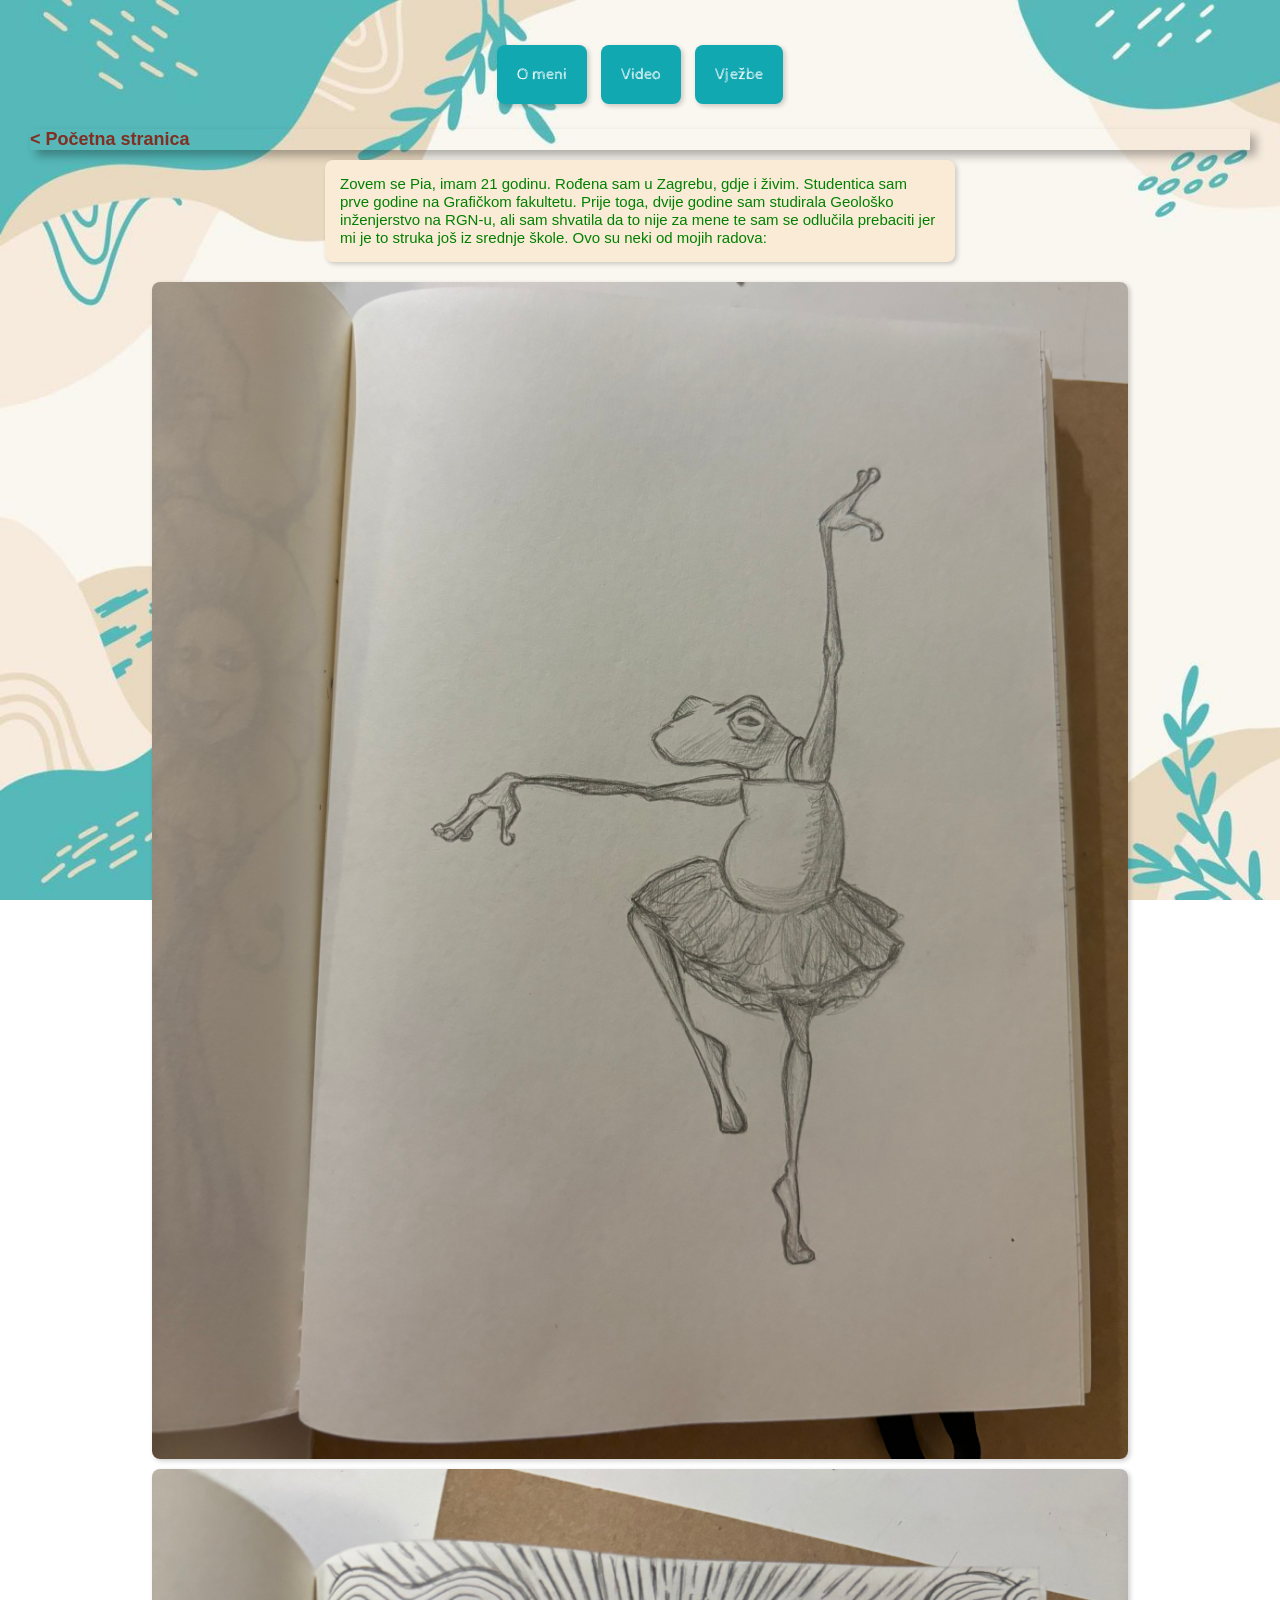
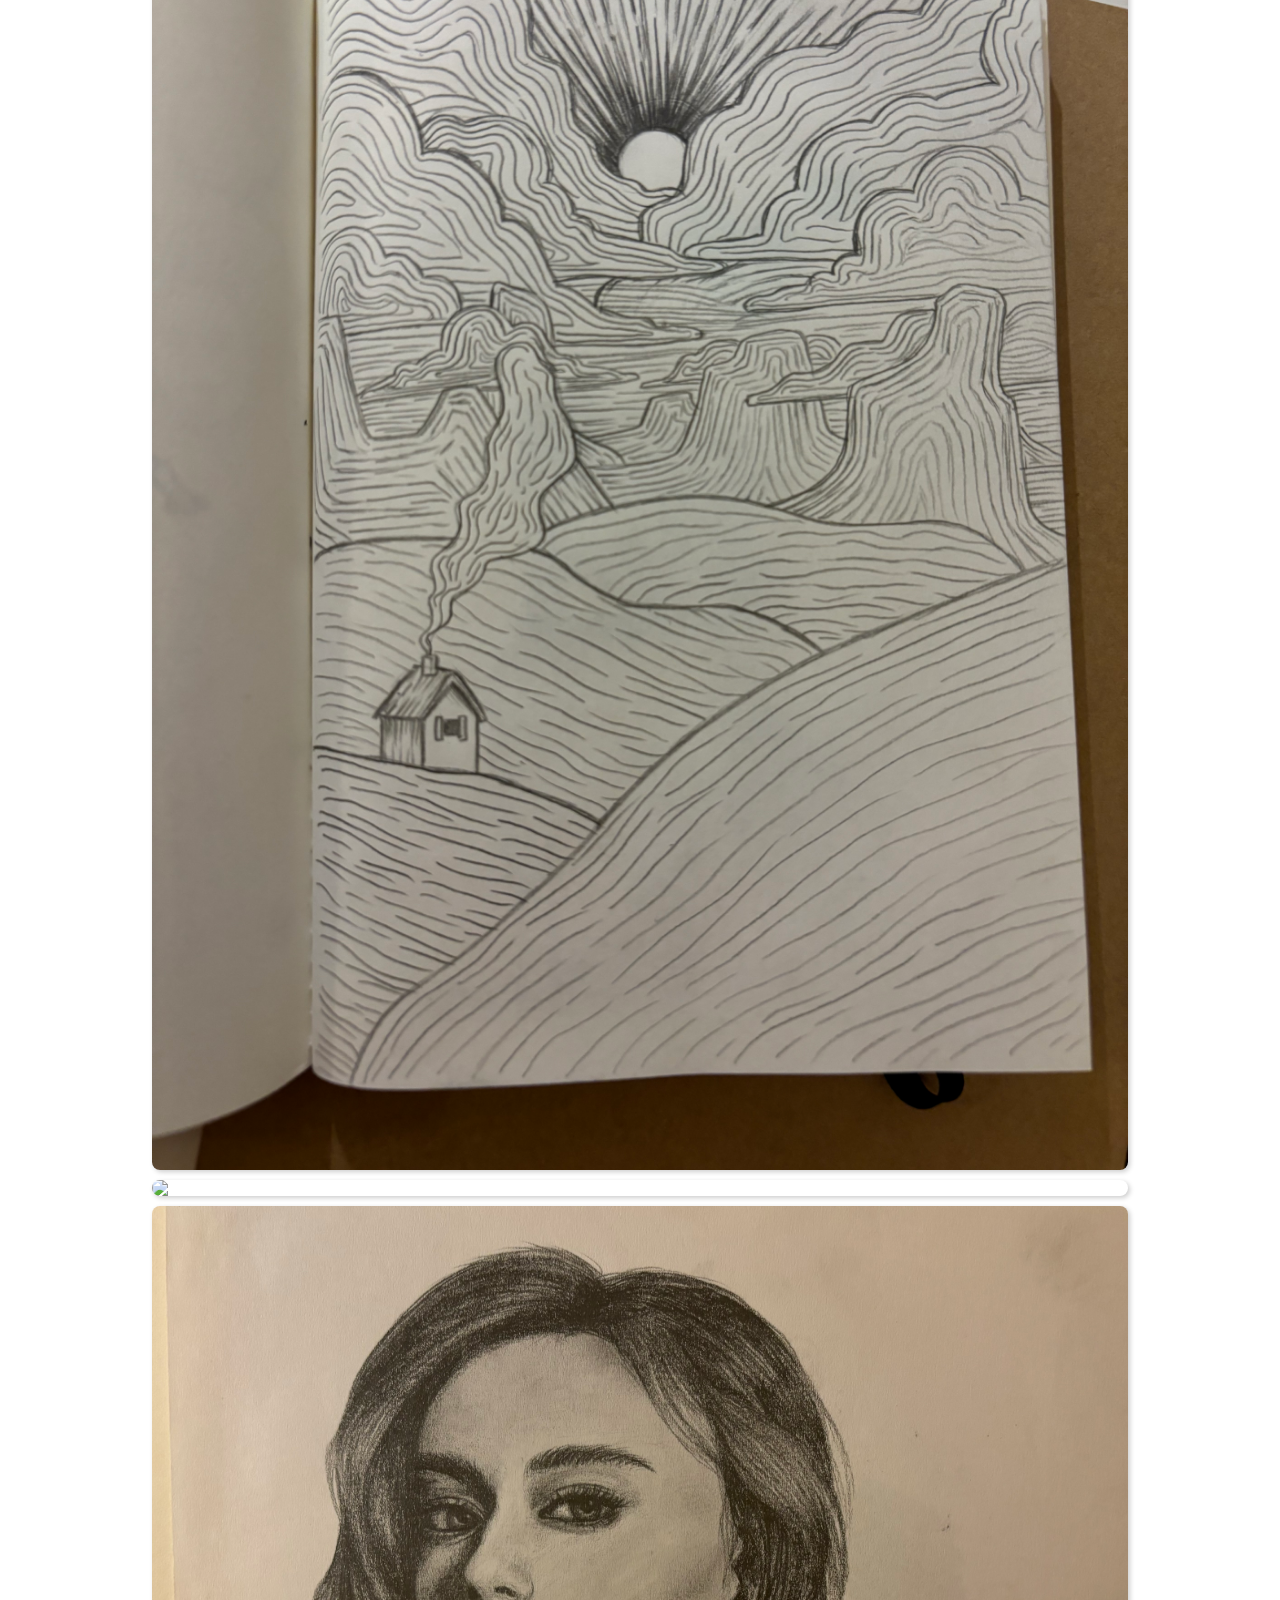
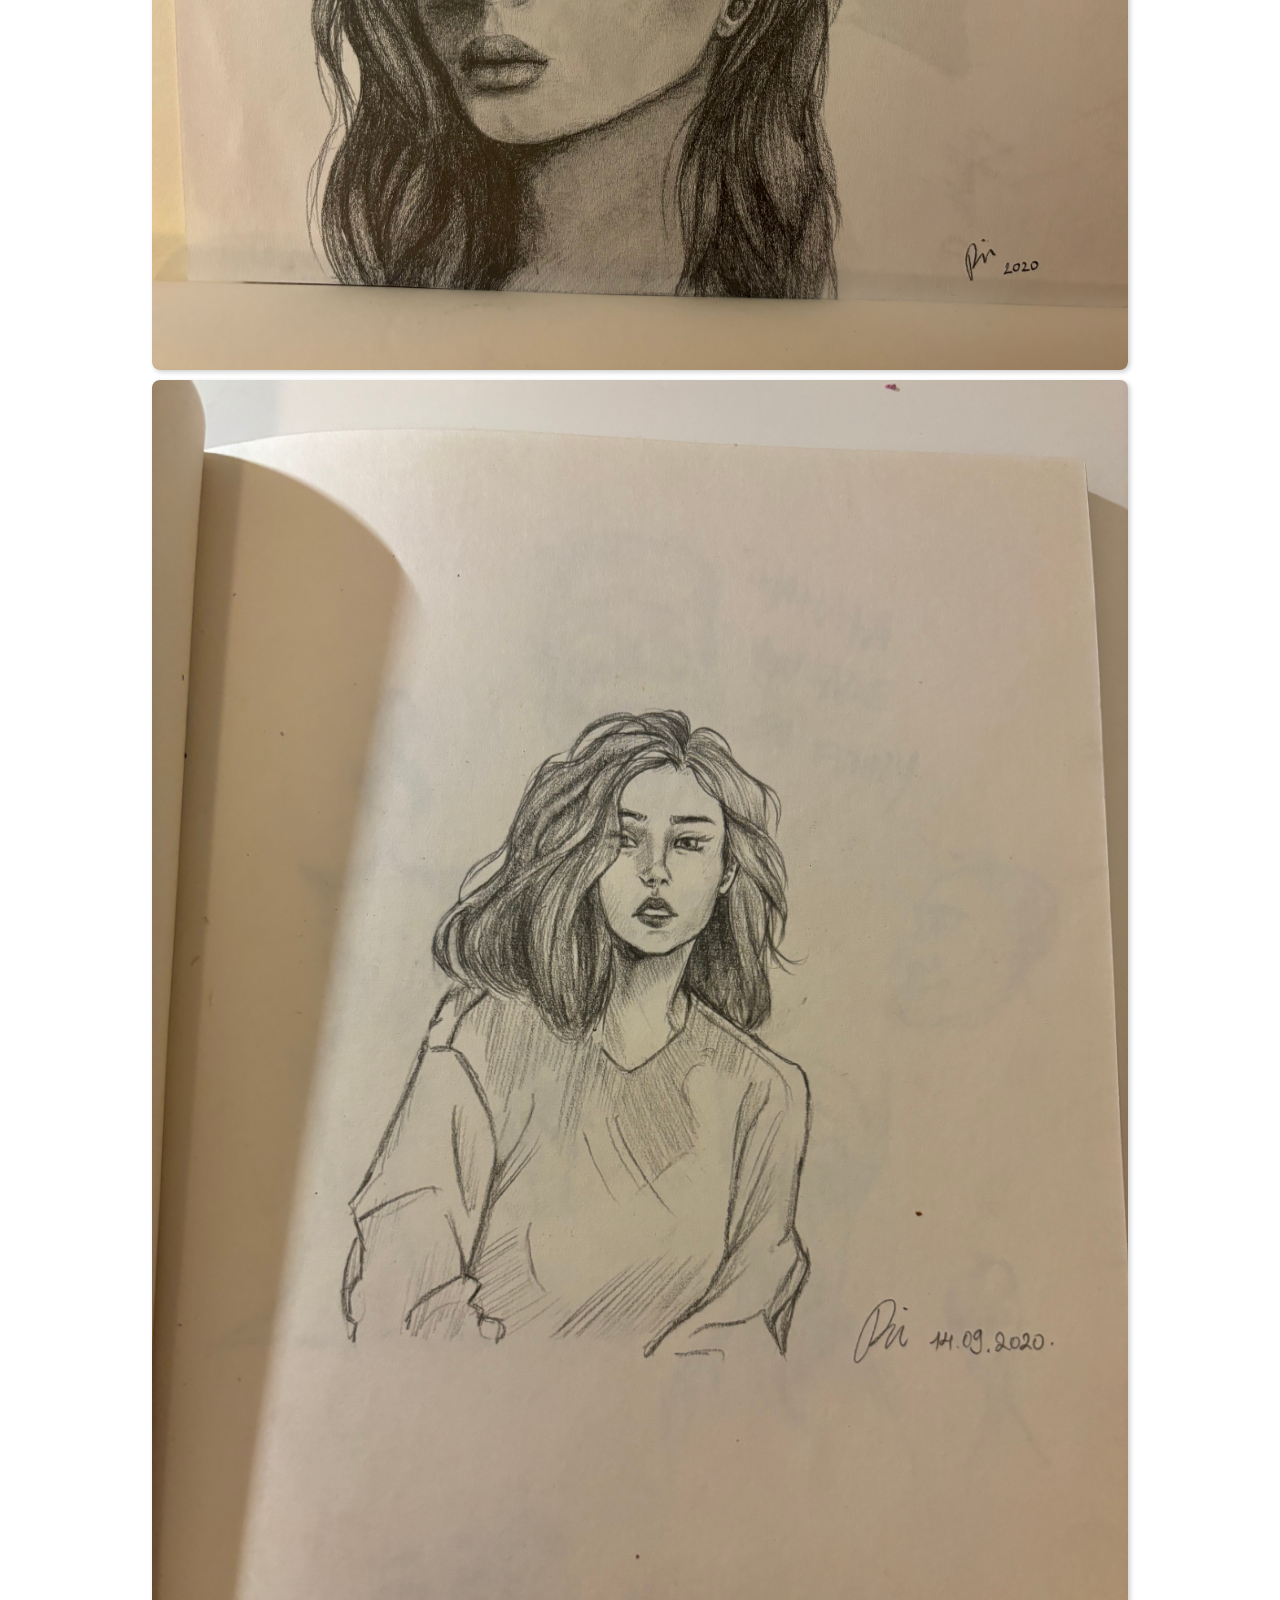
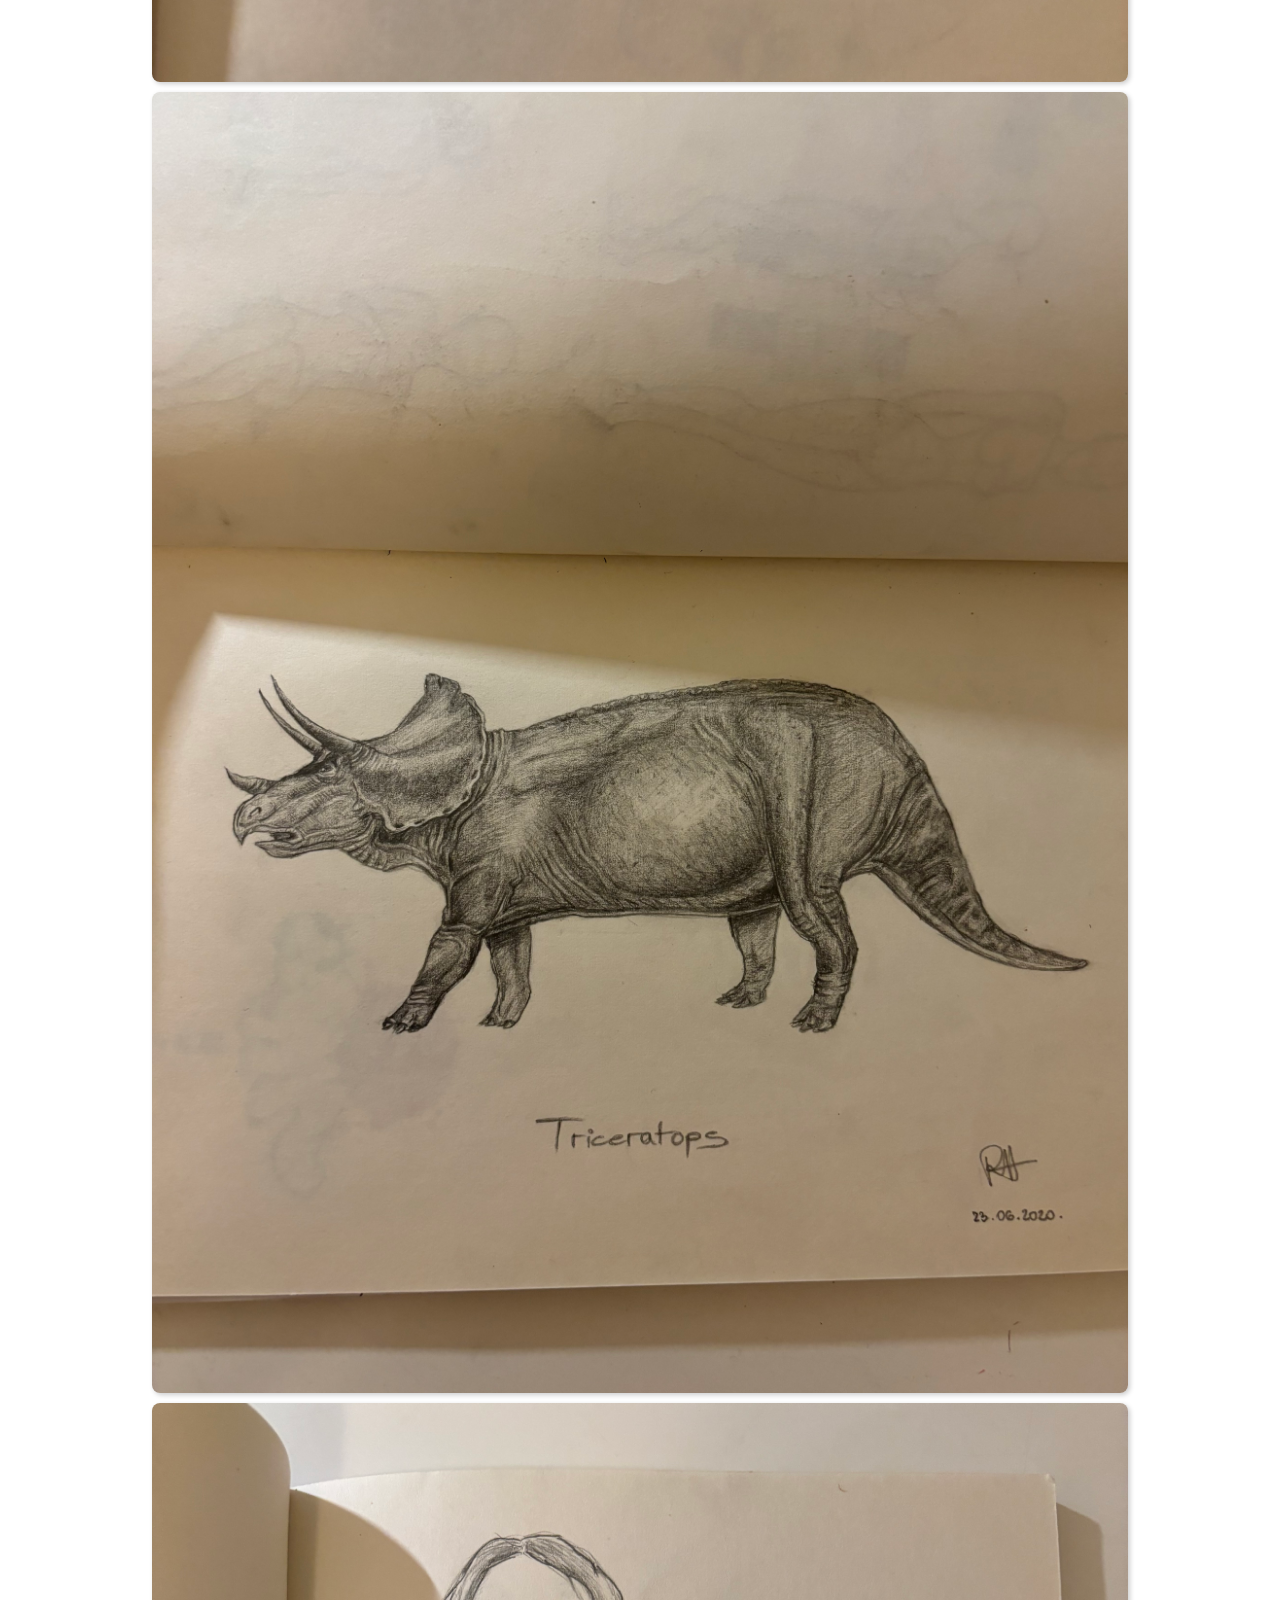
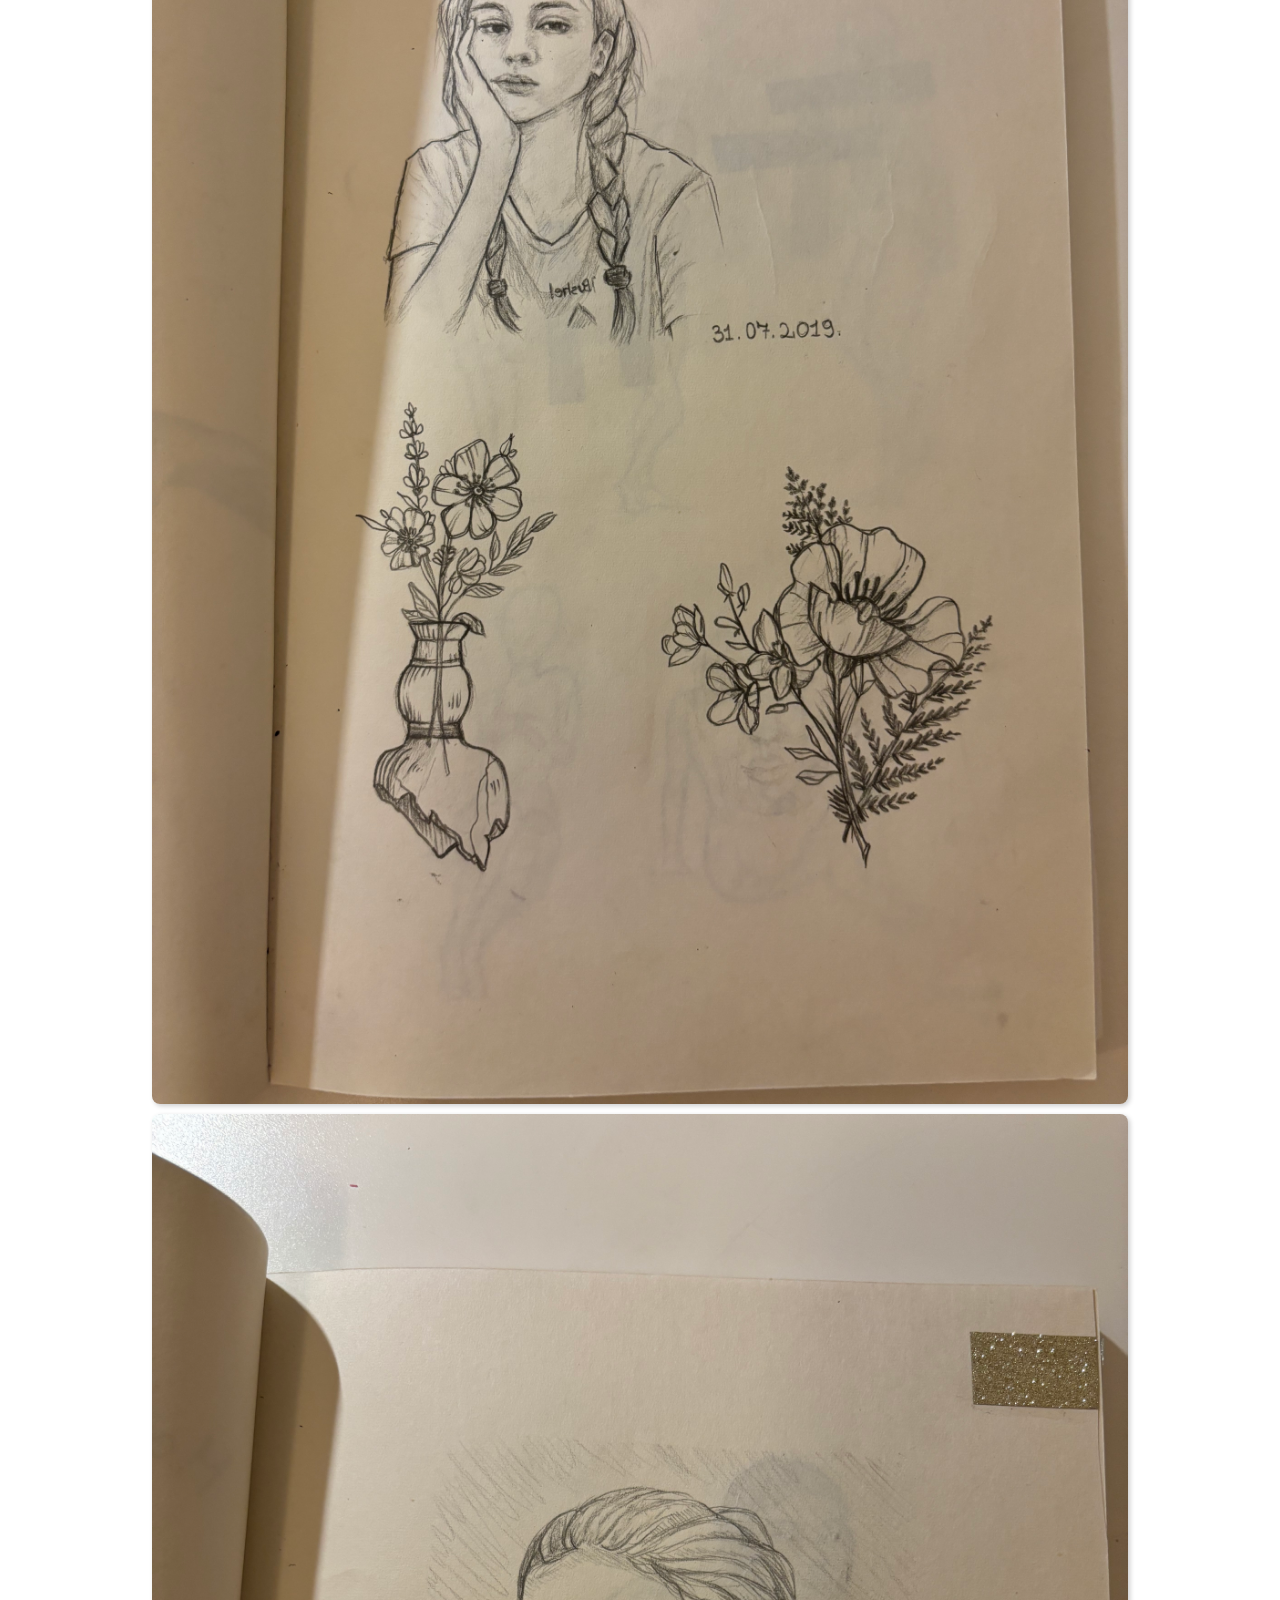
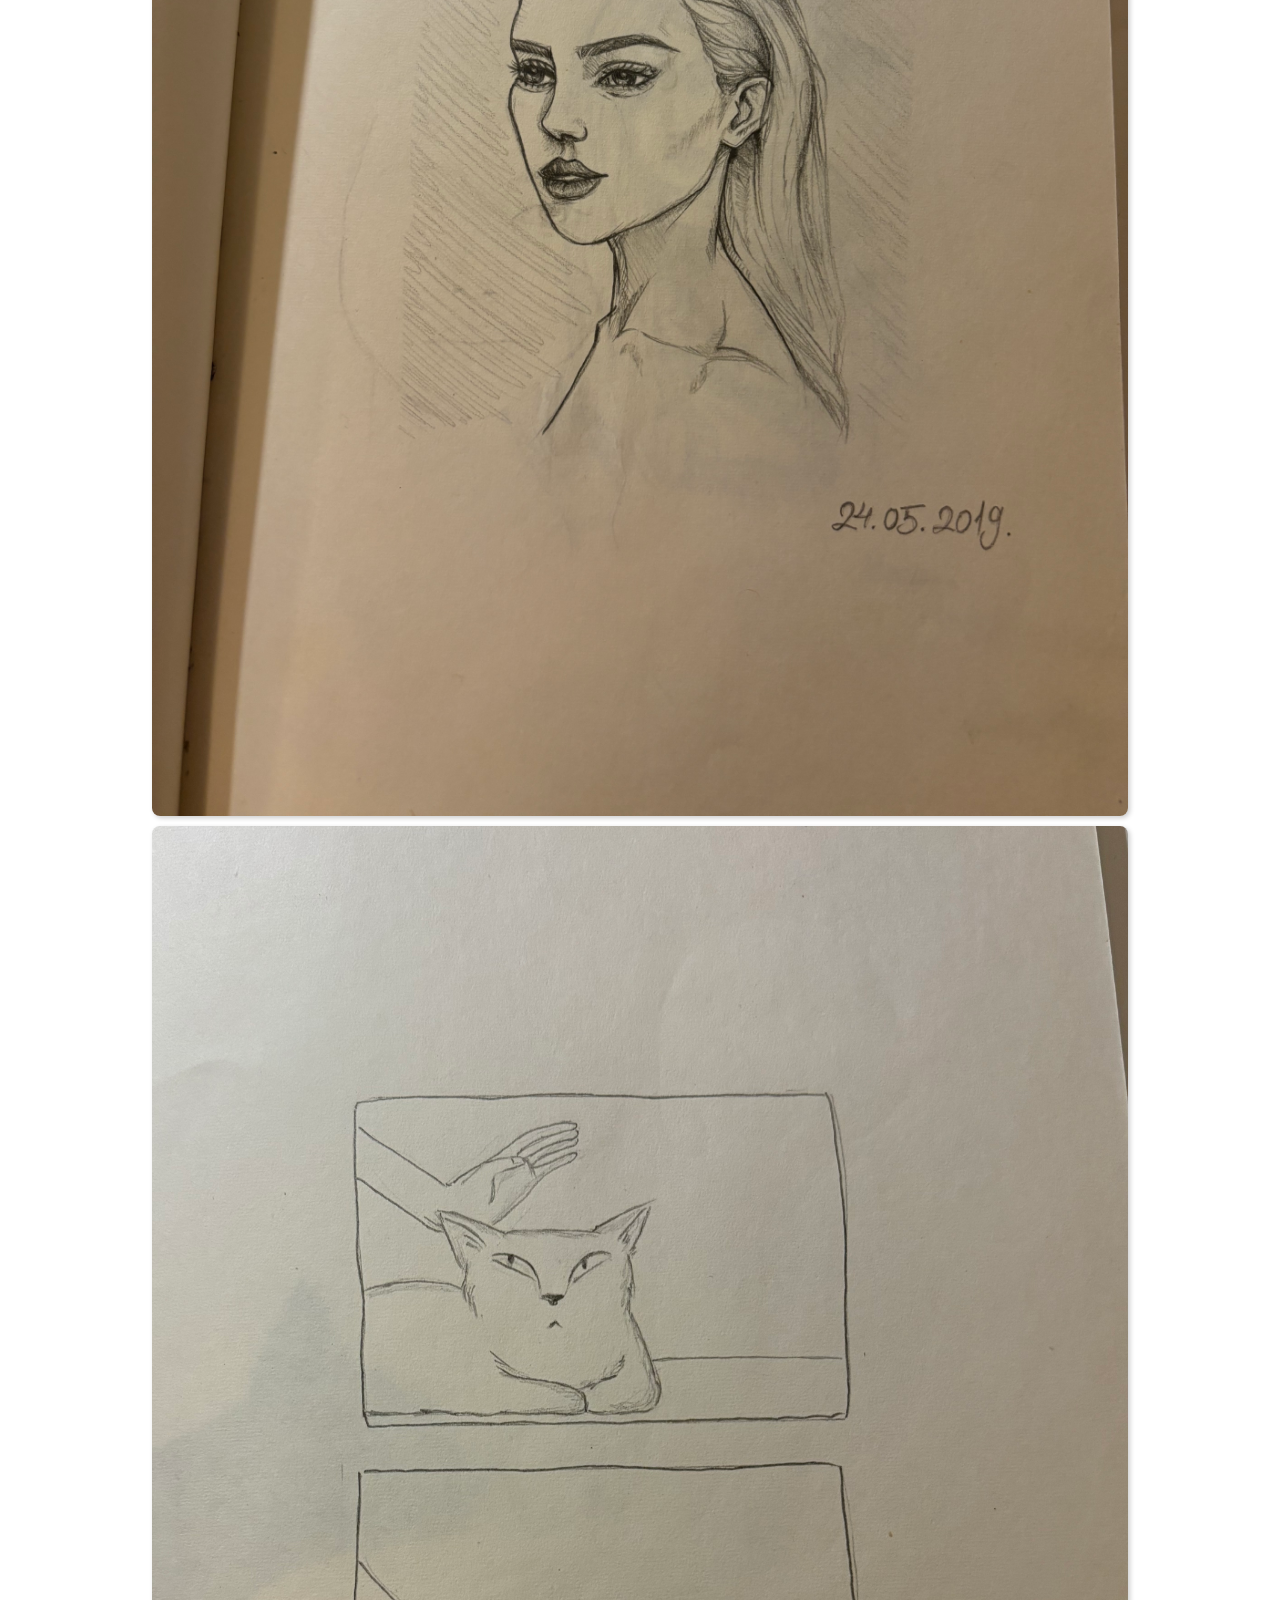
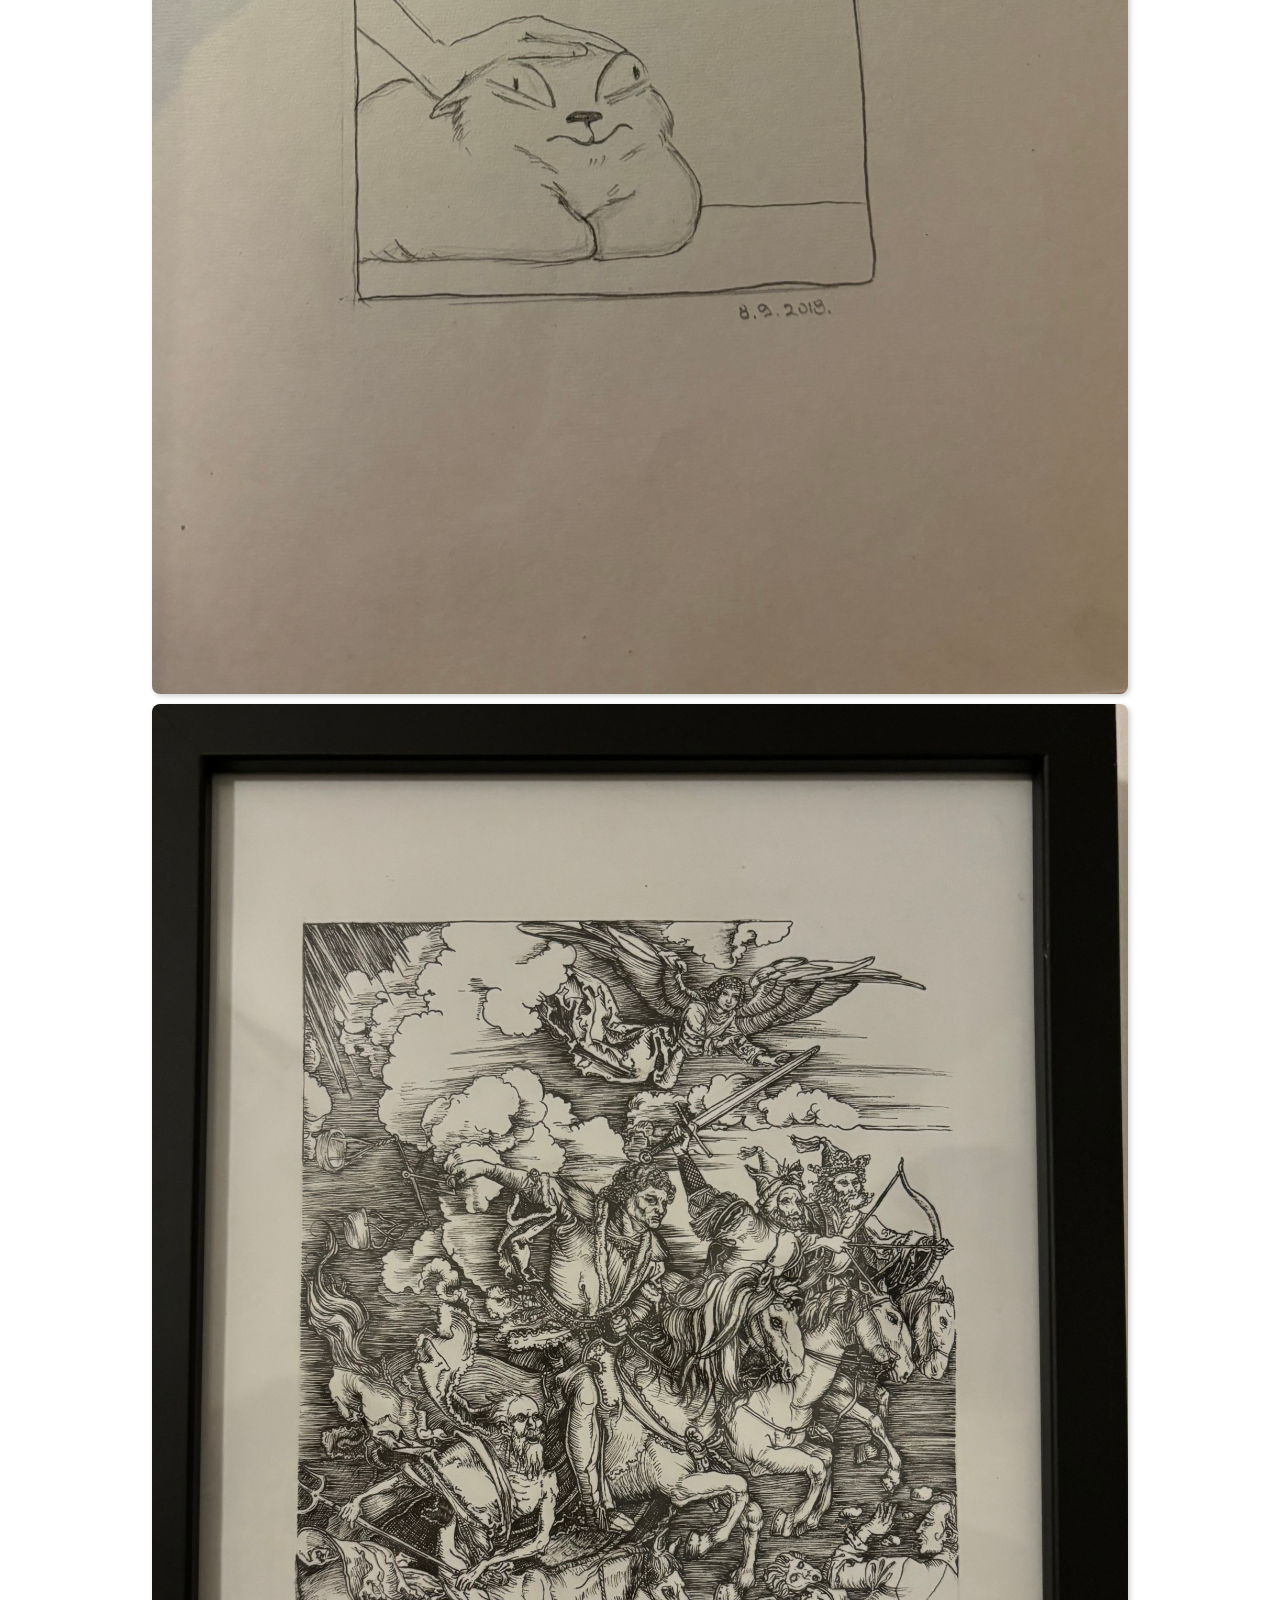
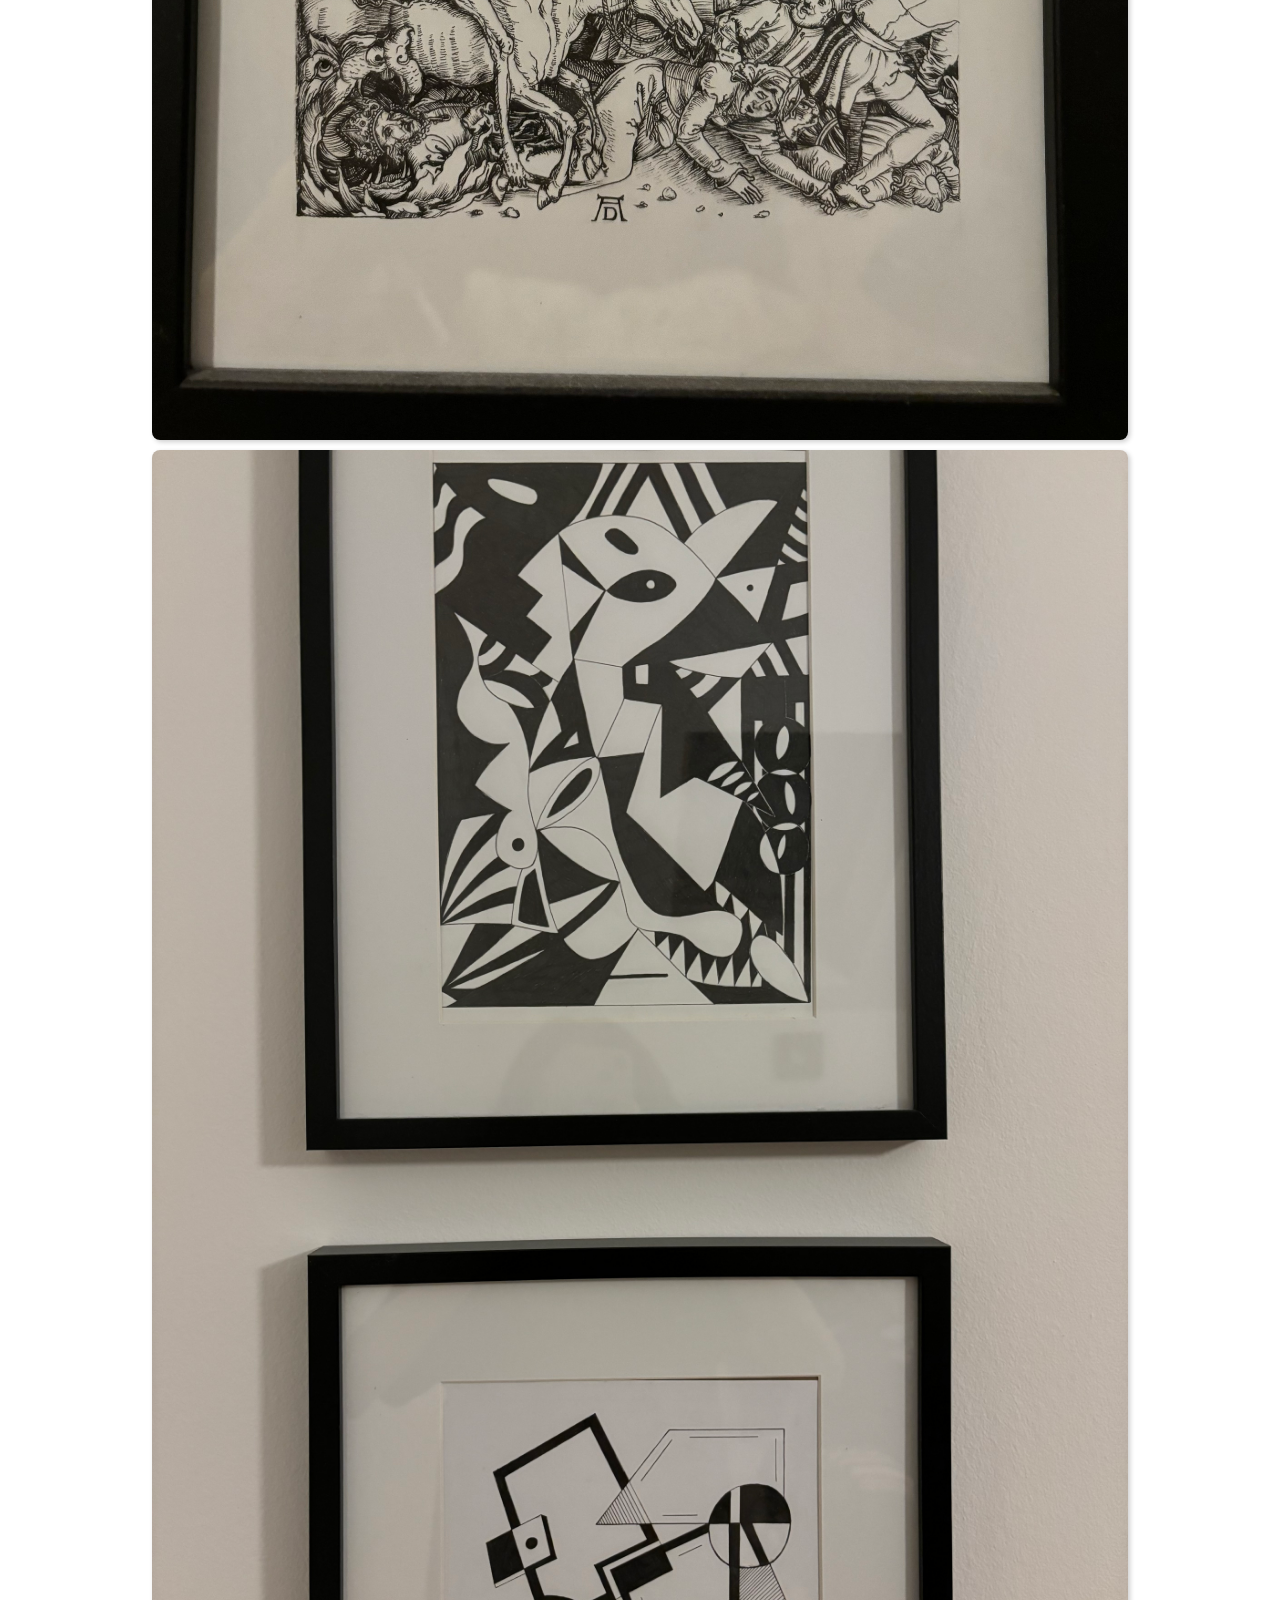
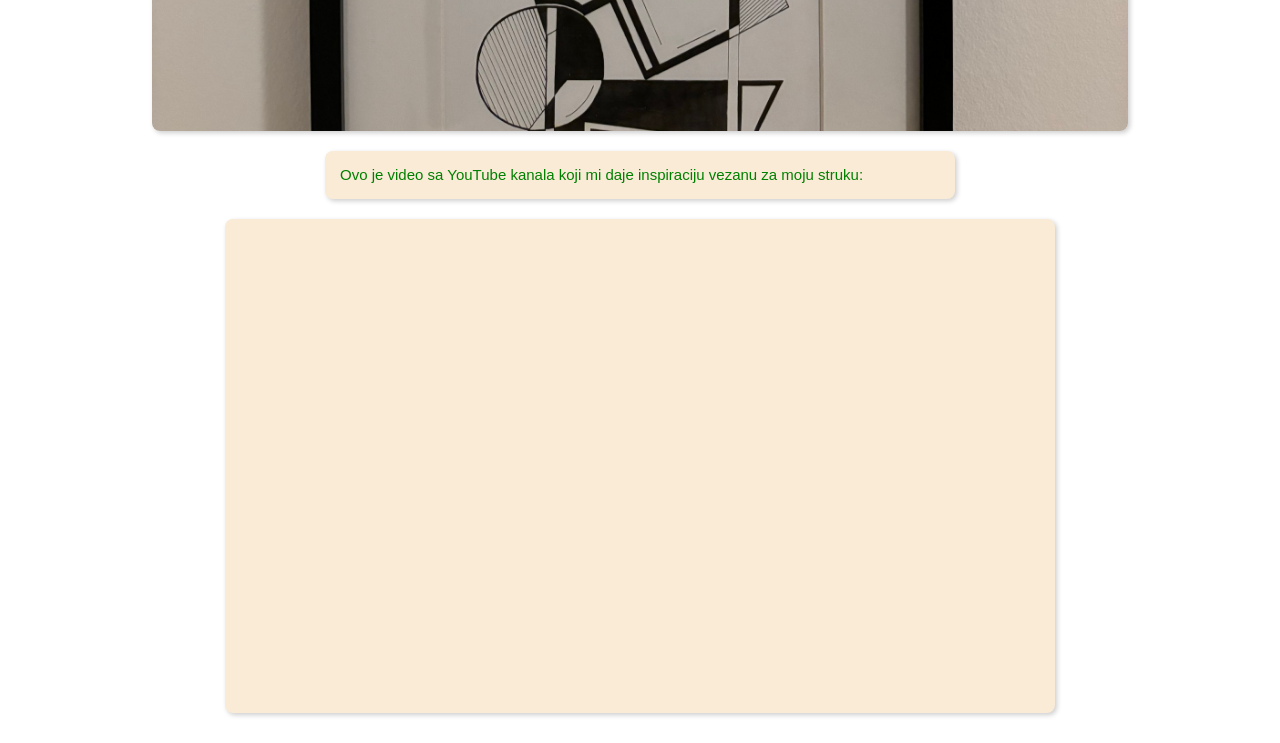
==== o_meni.html @ 689e2506 "Add files via upload" ====
<!DOCTYPE html>
<html>
<head>
    <meta charset="utf-8">
    <title>O meni</title>
    <link rel="stylesheet" href="stil.css">
</head>
<body>
    <nav>
        <ul>
            <li><a href="o_meni.html">O meni</a></li>
            <li><a href="video2.html">Video</a></li>
            <li><a href="vjezbe.html">Vježbe</a></li>
        </ul>
    </nav>
    <a class="home-link" href="index2.html"> < Početna stranica</a>
    <p>Zovem se Pia, imam 21 godinu. Rođena sam u Zagrebu, gdje i živim.
        Studentica sam prve godine na Grafičkom fakultetu.
        Prije toga, dvije godine sam studirala Geološko inženjerstvo na RGN-u, ali sam shvatila da to nije za mene te sam se odlučila prebaciti jer mi je to struka još iz srednje škole.
        Ovo su neki od mojih radova:</p>
    <div class="gallery">
        <img src="slikee/slikaa 1.jpg"/>
        <img src="slikee/slikaa 2.jpg"/>
        <img src="slikee/slikaa 3.jpg"/>
        <img src="slikee/slikaa 4.jpg"/>
        <img src="slikee/slikaa 5.jpg"/>
        <img src="slikee/slikaa 6.jpg"/>
        <img src="slikee/slikaa 7.jpg"/>
        <img src="slikee/slikaa 8.jpg"/>
        <img src="slikee/slikaa 9.jpg"/>
        <img src="slikee/slikaa 10.jpg"/>
        <img src="slikee/slikaa 11.jpg"/>
    </div>
    <p>Ovo je video sa YouTube kanala koji mi daje inspiraciju vezanu za moju struku:</p>
    <div class="video-container">
        <iframe src="https://www.youtube.com/embed/XuuDOyGkZAA" frameborder="0" allow="accelerometer; autoplay; clipboard-write; encrypted-media; gyroscope; picture-in-picture" allowfullscreen></iframe>
    </div>
</body>
</html>
---- stil.css ----
@charset "utf-8";

@font-face {
    font-family: "CabinSketch";
    src: url("CabinSketch-Regular.ttf") format("truetype");
}

body {
    font-family: Arial, sans-serif;
    margin: 30px;
    background-image: url("slikee/pozadinska_slika.jpg");
    background-size: cover;
    background-attachment: fixed;
}

nav ul {
    padding: 10px;
    margin: 0 auto;
    width: 300px;
    text-align: center;
    list-style-type: none;
}

nav li {
    display: inline-block;
    background-color: rgb(18, 168, 178);
    padding: 10px;
    margin: 5px;
    border-radius: 8px;
    box-shadow: 2px 2px 5px rgba(0, 0, 0, 0.2);
    transition: background-color 0.3s, box-shadow 0.3s;
}

nav li a {
    color: white;
    text-decoration: none;
    font-family: "CabinSketch", sans-serif;
}

nav li:hover {
    background-color: rgb(14, 160, 82);
    box-shadow: 4px 4px 10px rgba(0, 0, 0, 0.3);
}

.home-link {
    display: block;
    margin: 10px 0;
    text-align: left;
    font-size: 18px;
    color: rgb(128, 47, 34);
    box-shadow: 6px 6px 10px rgba(0, 0, 0, 0.3);
    text-decoration: none;
    font-family: Arial, sans-serif;
    font-weight: bold;
    transition: color 0.3s;
}

.home-link:hover {
    color: rgb(14, 160, 82);
}

p {
    color: green;
    font-family: 'Gill Sans', 'Gill Sans MT', Calibri, 'Trebuchet MS', sans-serif;
    font-size: 15px;
    line-height: 18px;
    width: 600px;
    background-color: antiquewhite;
    padding: 15px;
    margin: 0 auto 20px auto;
    border-radius: 8px;
    box-shadow: 2px 2px 5px rgba(0, 0, 0, 0.2);
}

h1, h2 {
    font-family: "CabinSketch", sans-serif;
    color: rgb(147, 180, 181);
    text-align: center;
}

.vjezbaa {
    margin-bottom: 40px;
}

iframe, video {
    width: 100%;
    height: 450px;
    border-radius: 8px;
    margin-top: 10px;
}

.opis {
    margin-top: 20px;
    text-align: center;
}

.gallery {
    display: grid;
    gap: 10px;
    width: 80%;
    margin: 20px auto;
}

.gallery img {
    width: 100%;
    height: auto;
    border-radius: 8px;
    box-shadow: 2px 2px 5px rgba(0, 0, 0, 0.2);
    transition: transform 0.3s, box-shadow 0.3s;
}

.gallery img:hover {
    transform: scale(1.05);
    box-shadow: 4px 4px 10px rgba(0, 0, 0, 0.3);
}

.video-container {
    max-width: 800px;
    margin: 0 auto;
    text-align: center;
    border-radius: 8px;
    box-shadow: 2px 2px 5px rgba(0, 0, 0, 0.2);
    overflow: hidden;
    background-color: antiquewhite;
    padding: 15px;
}

ul {
    padding: 10px;
    margin-left: auto;
    margin-right: auto;
    width: 300px;
    text-align: center;
}

li {
    display: inline-block;
    background-color: rgb(18, 168, 178);
    padding: 10px;
    margin: 5px;
    border-radius: 8px;
    color: white;
    font-family: "CabinSketch", sans-serif;
    box-shadow: 2px 2px 5px rgba(0, 0, 0, 0.2);
    cursor: pointer;
    transition: background-color 0.3s, box-shadow 0.3s;
}

li:hover {
    background-color: rgb(18, 168, 178);
    box-shadow: 4px 4px 10px rgba(0, 0, 0, 0.3);
}

li:active {
    background-color: rgb(14, 160, 82);
    box-shadow: inset 2px 2px 5px rgba(0, 0, 0, 0.3);
}

li a {
    color: rgb(240, 240, 240);
    text-decoration: none;
    display: block;
    padding: 10px;
}
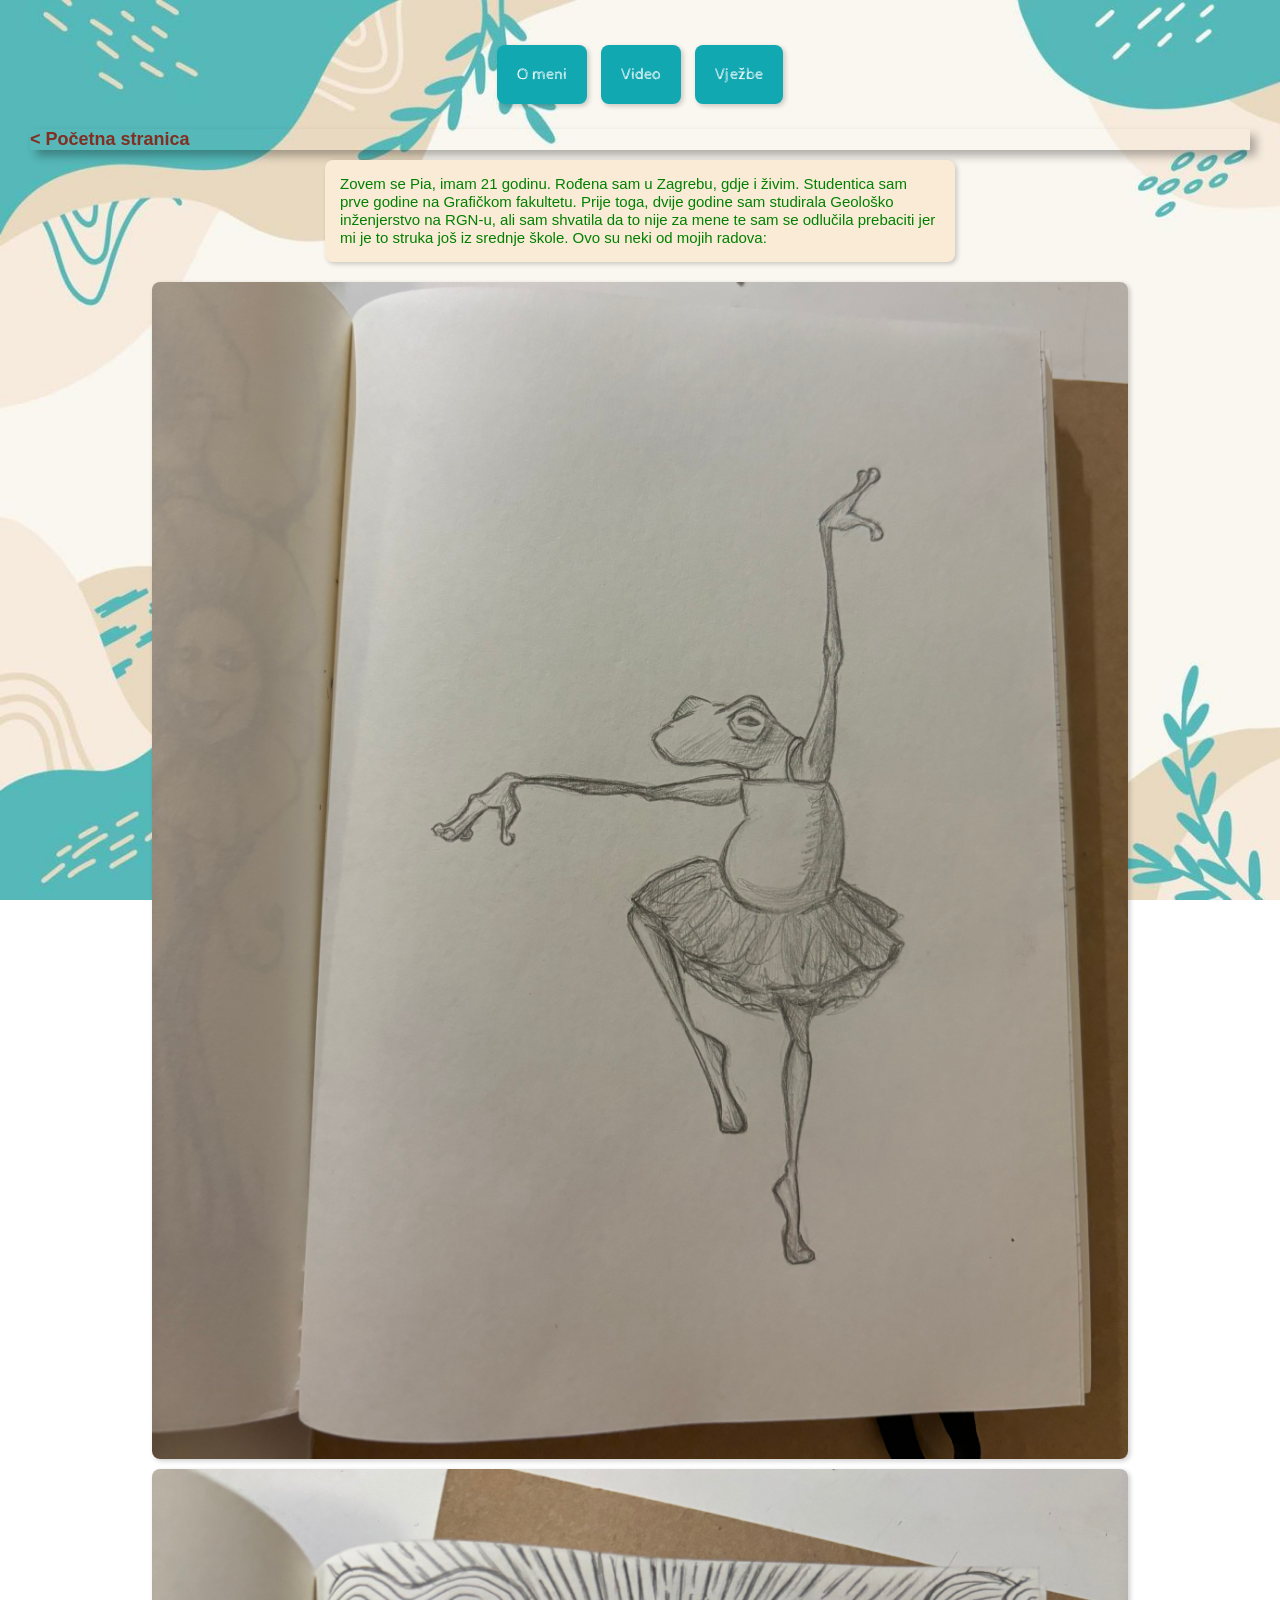
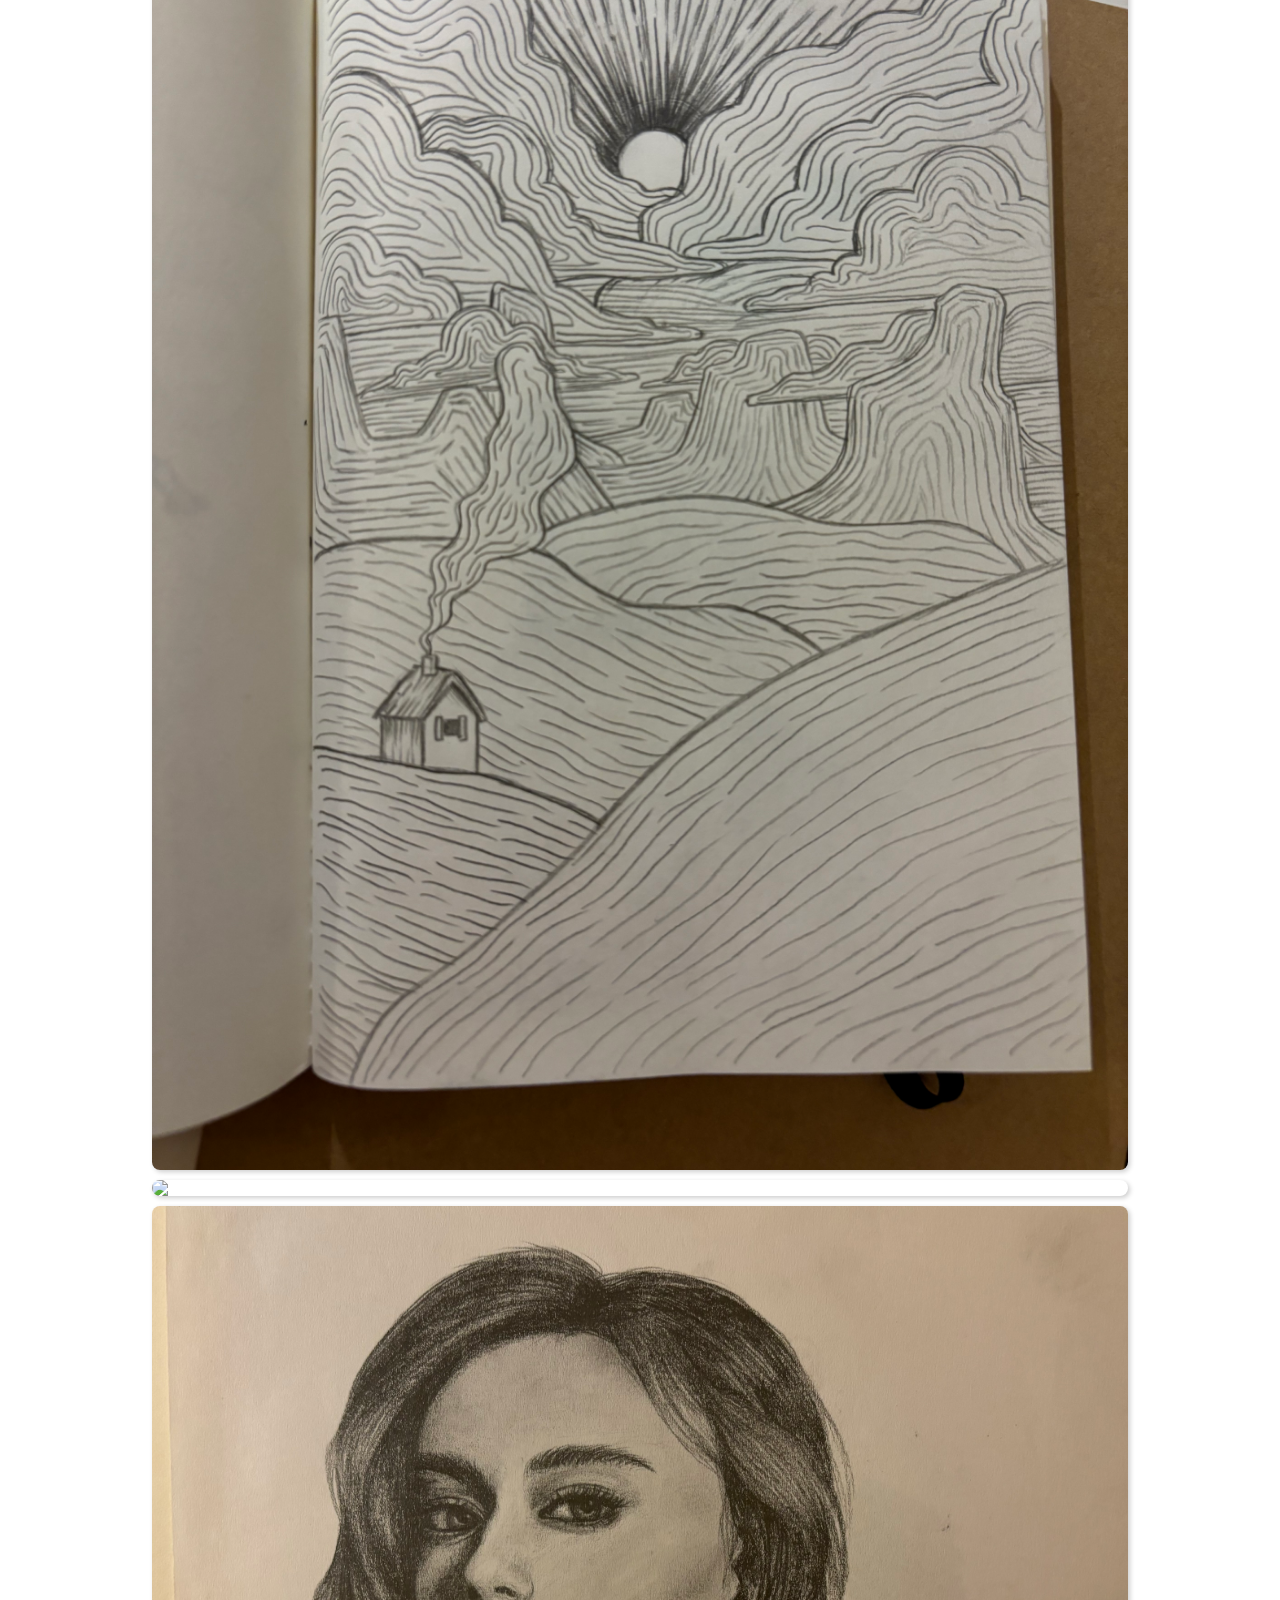
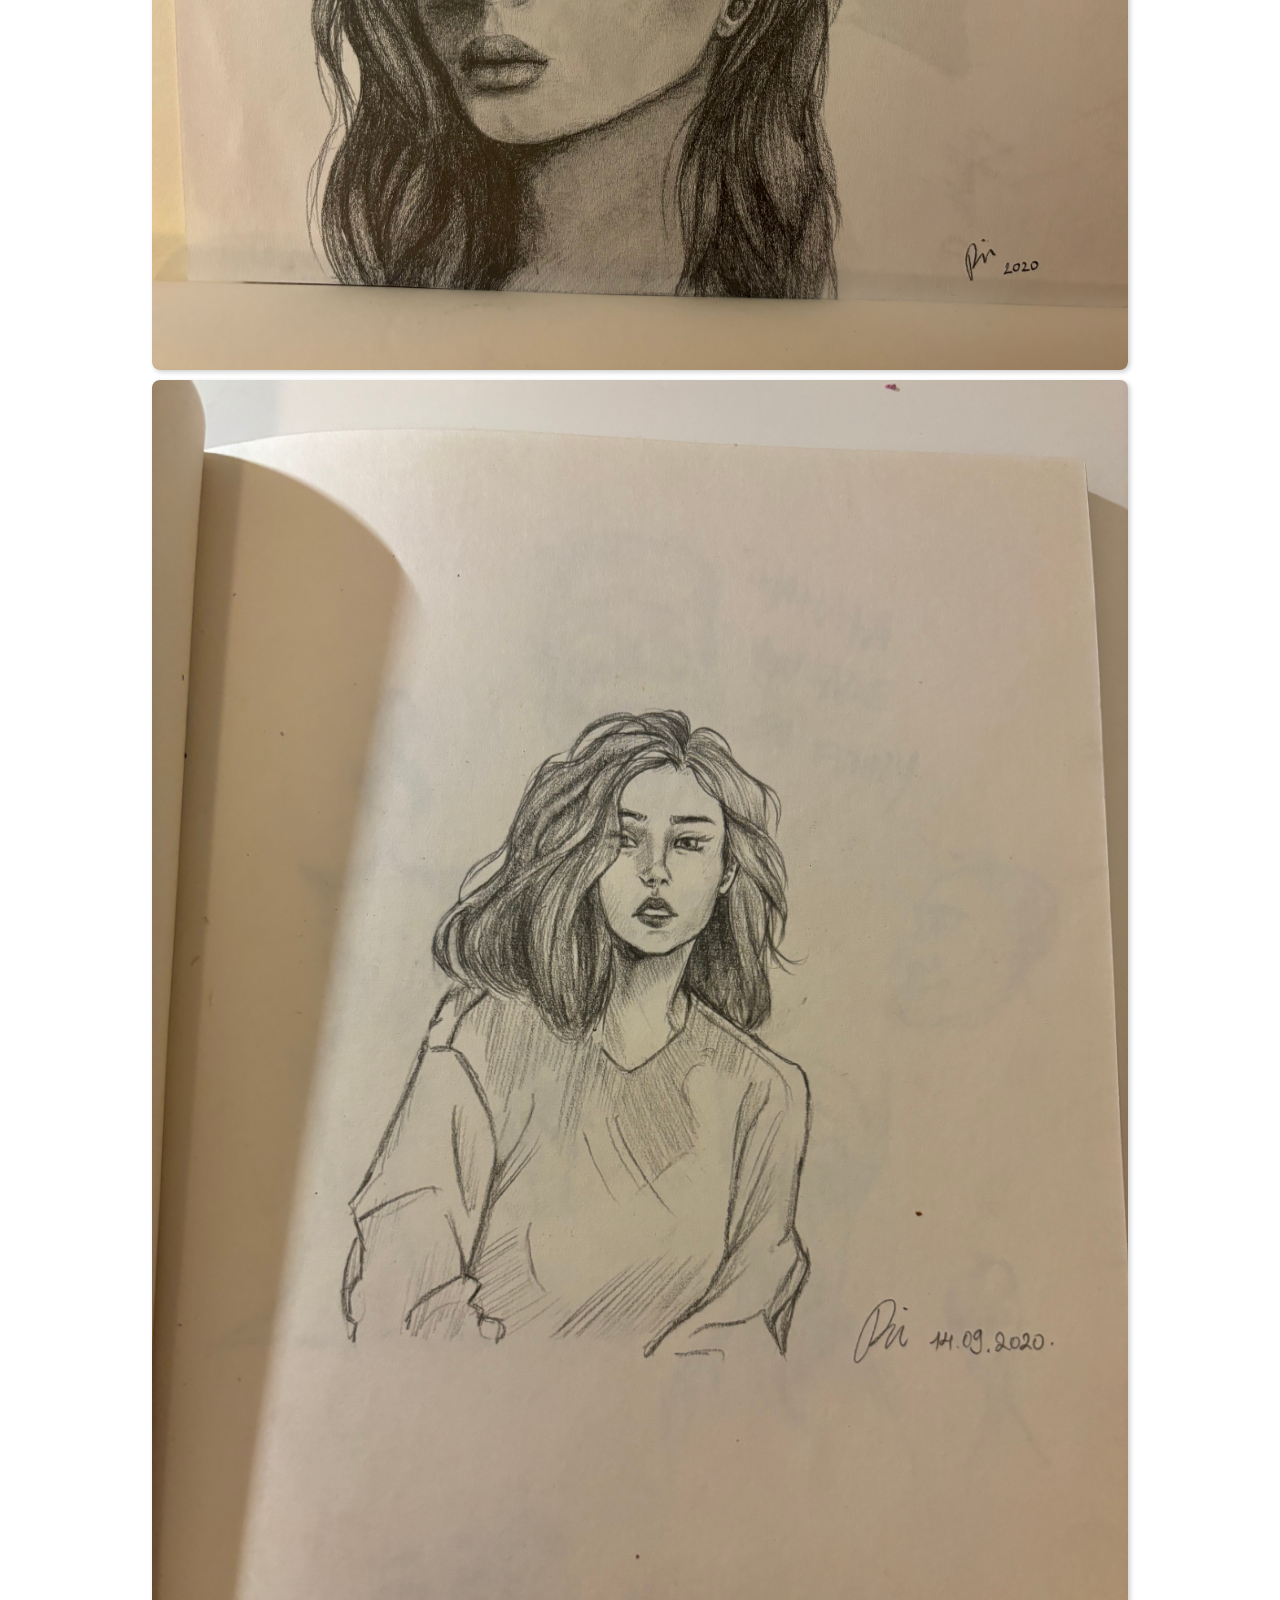
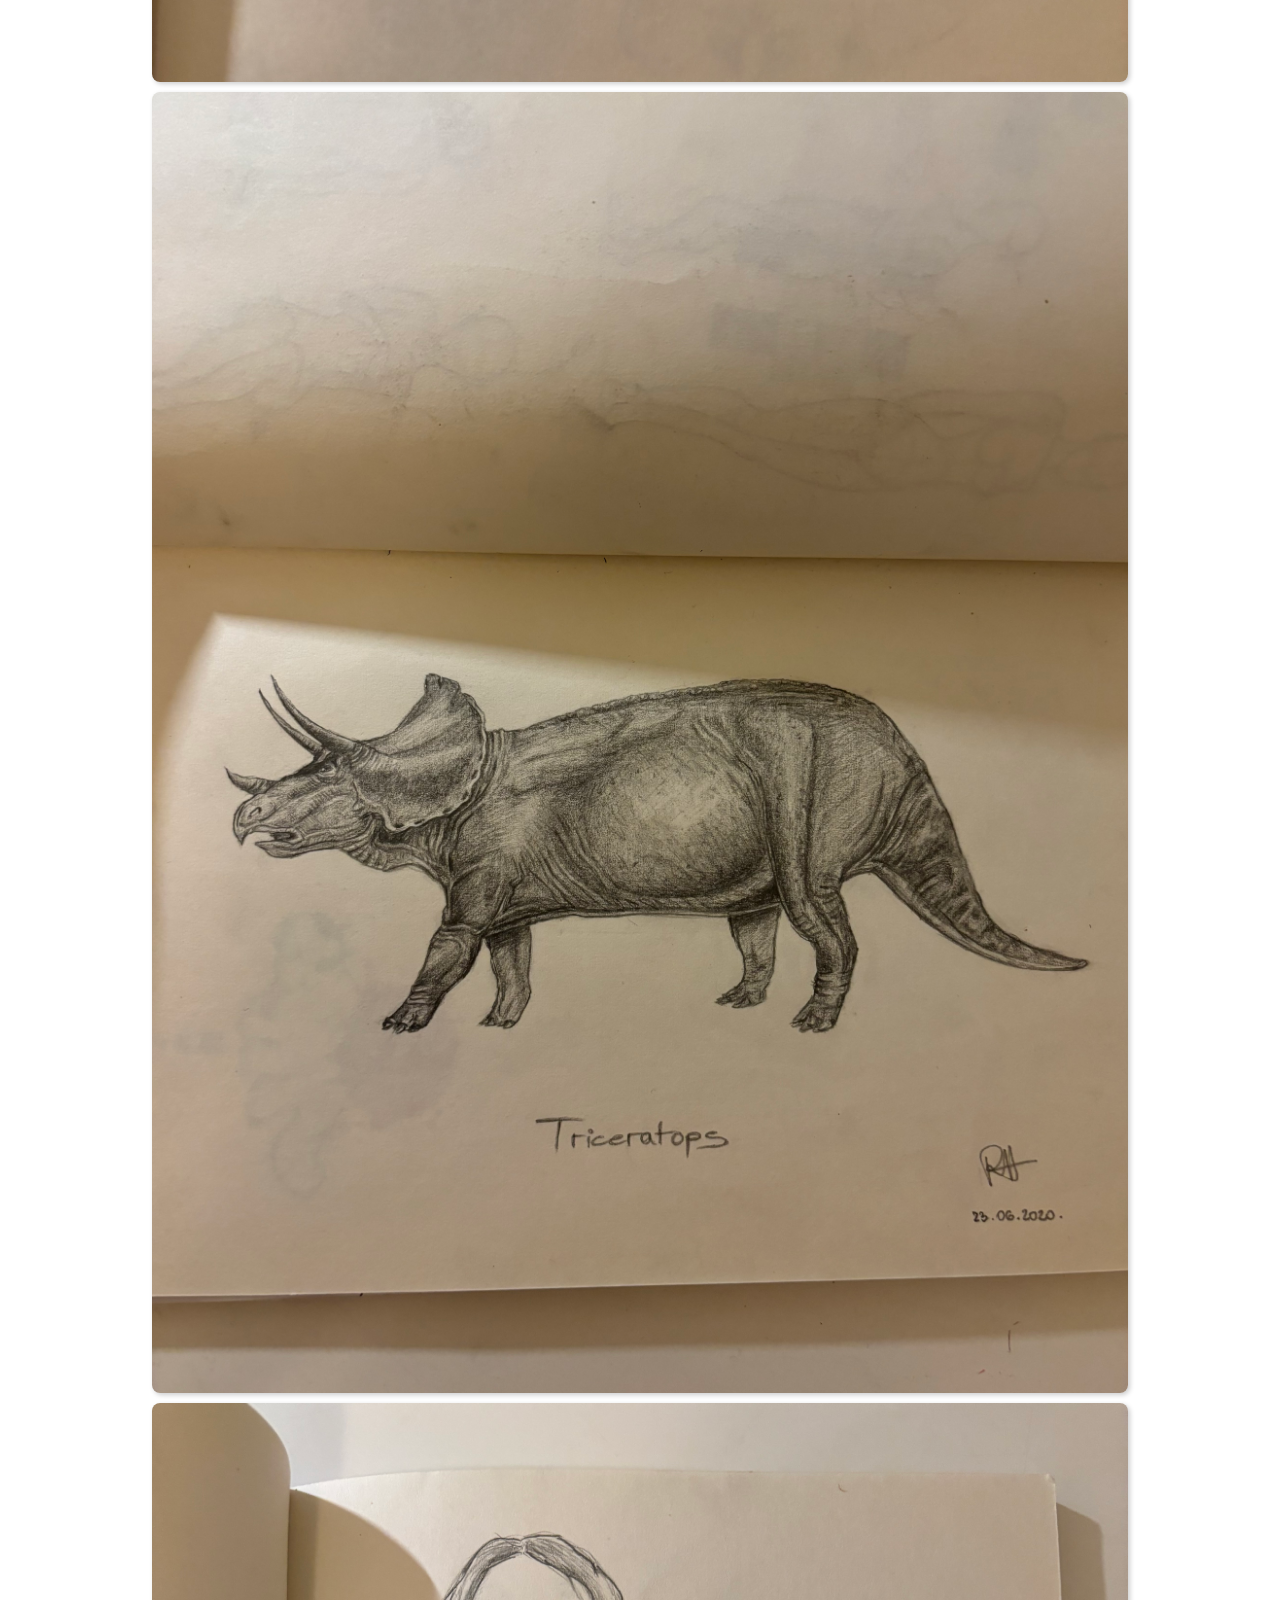
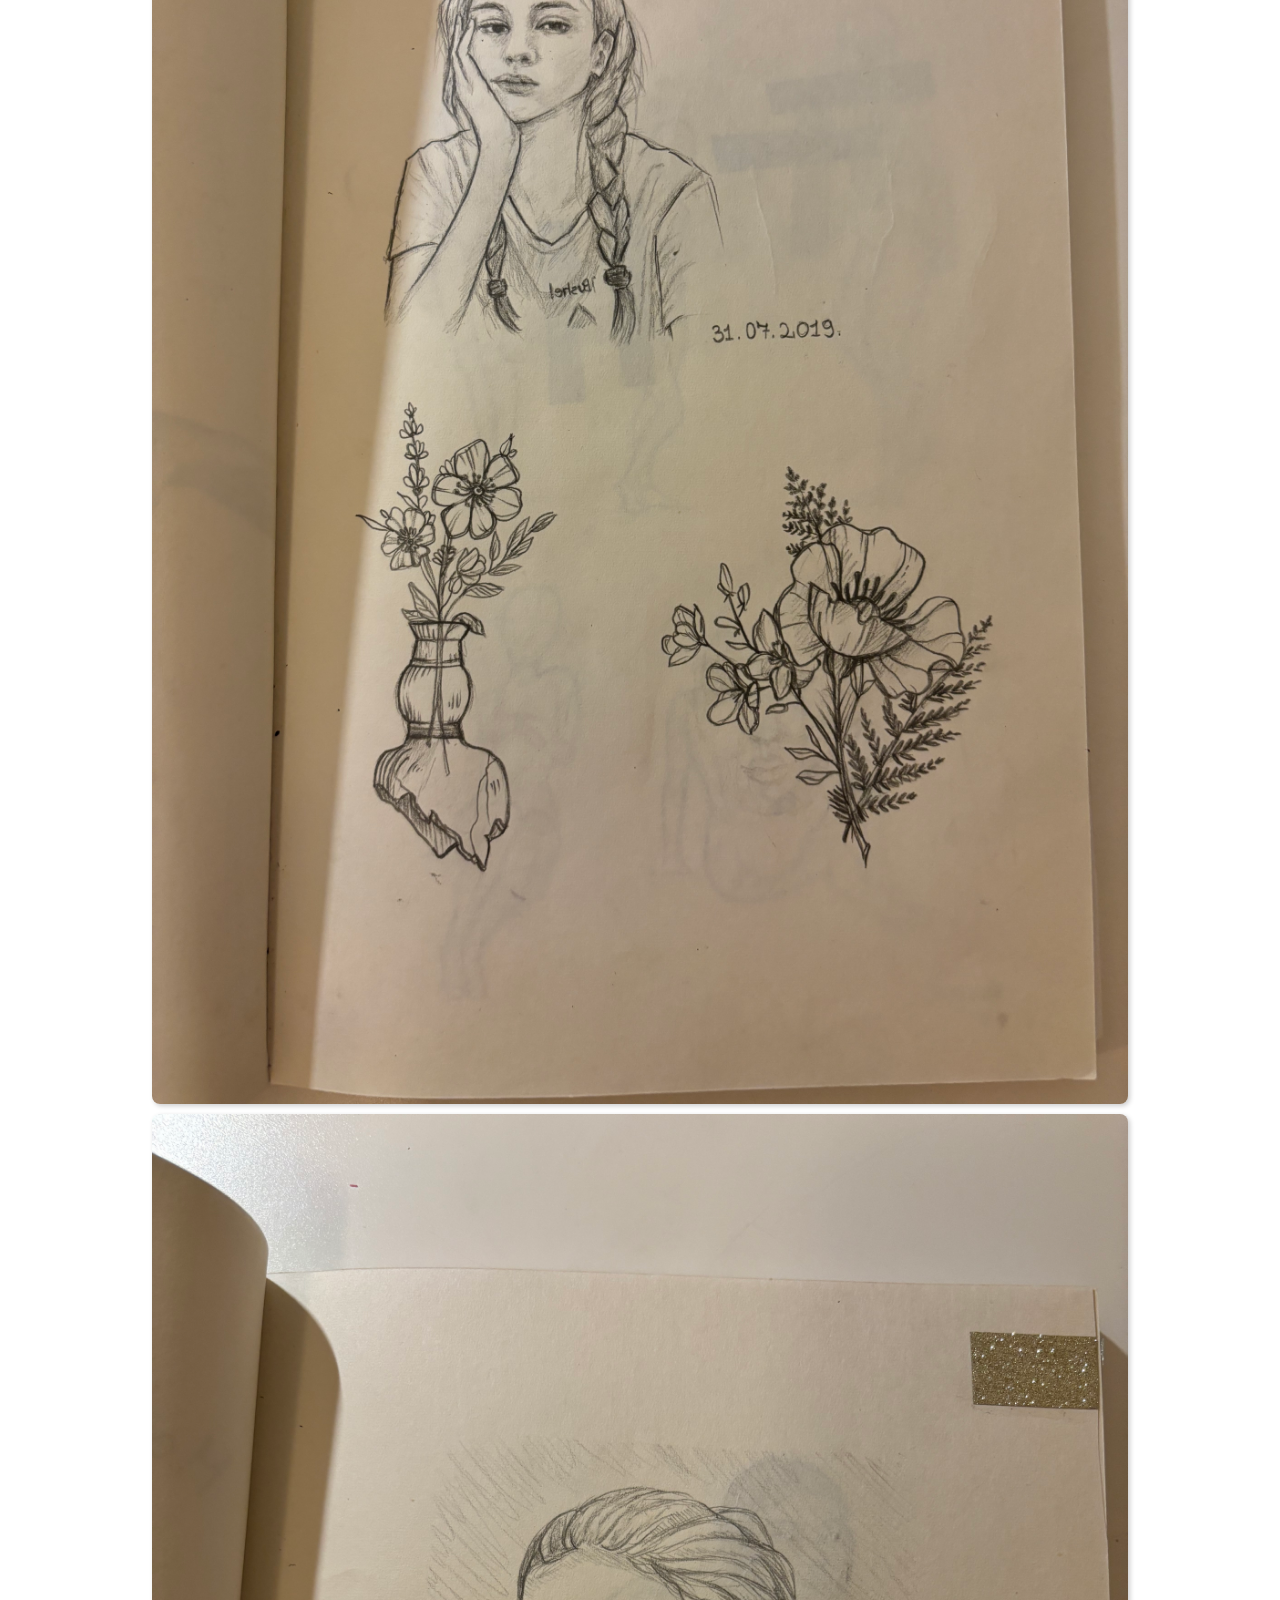
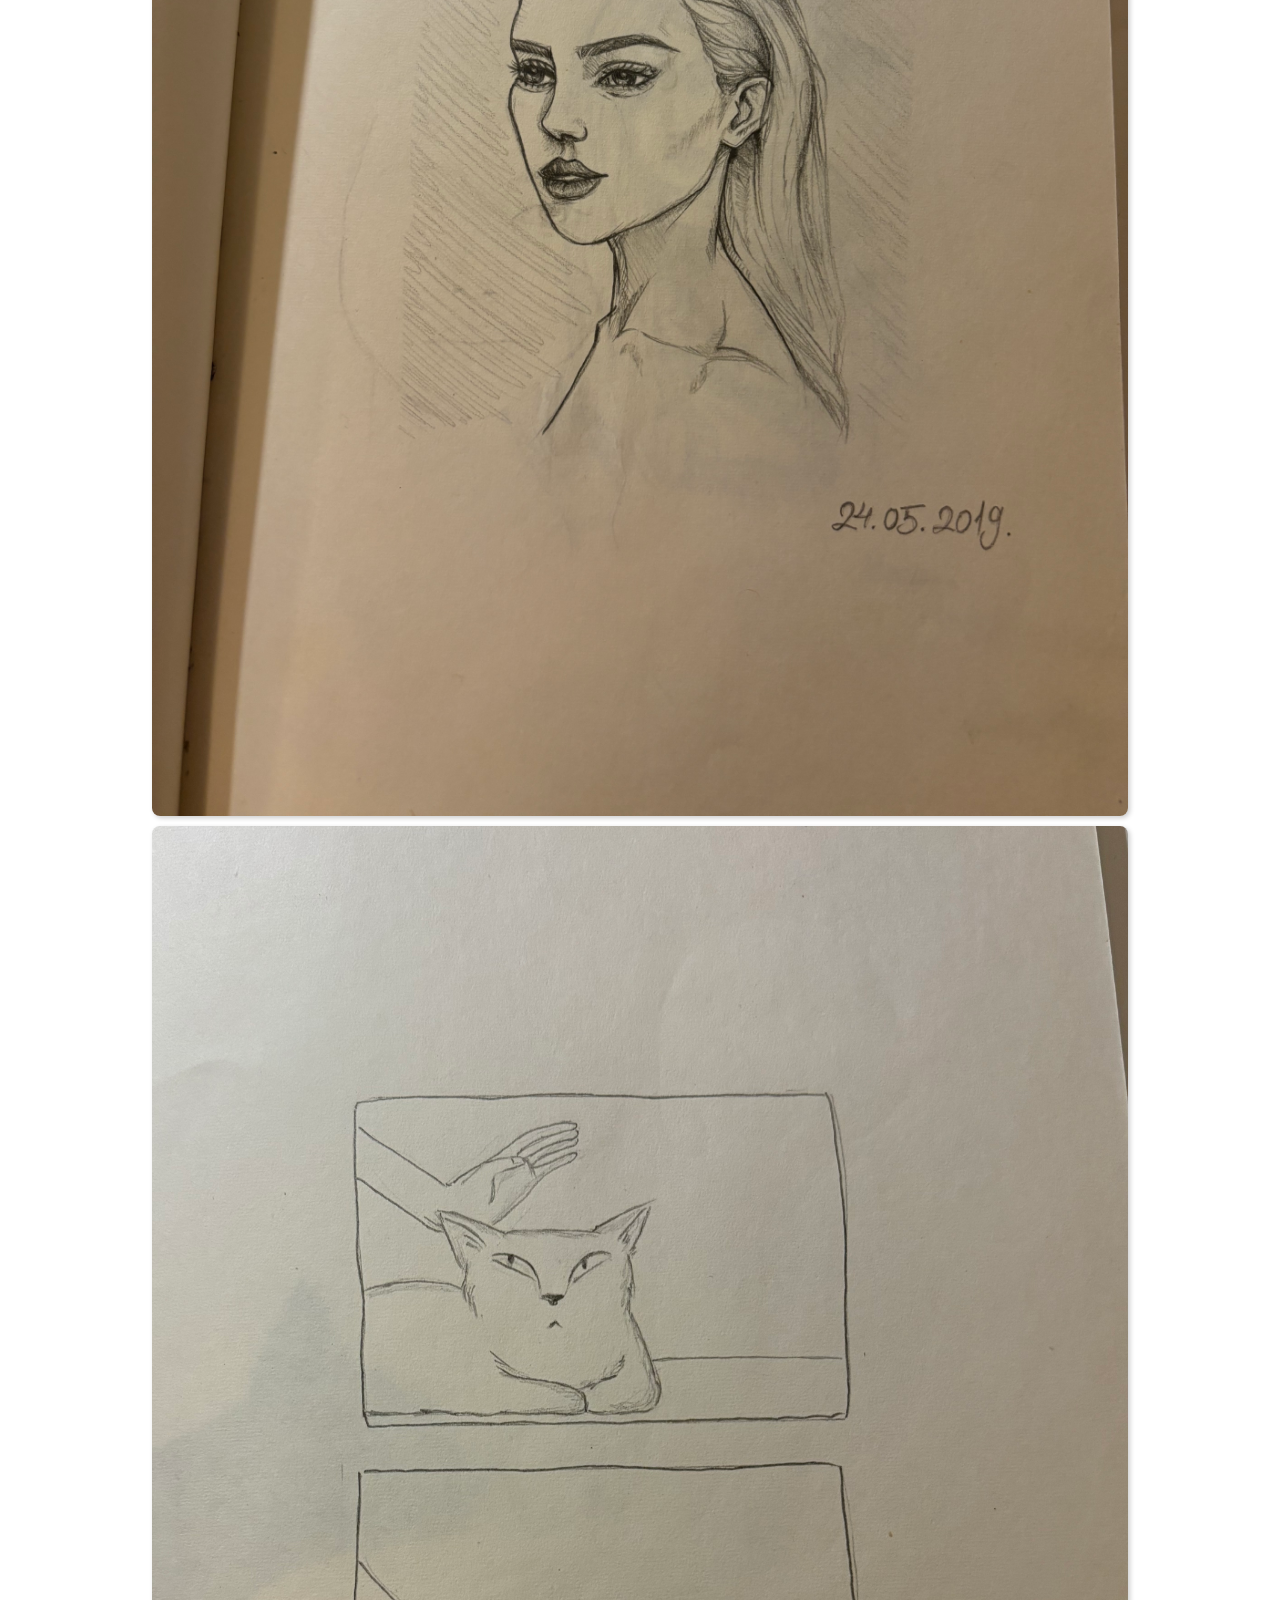
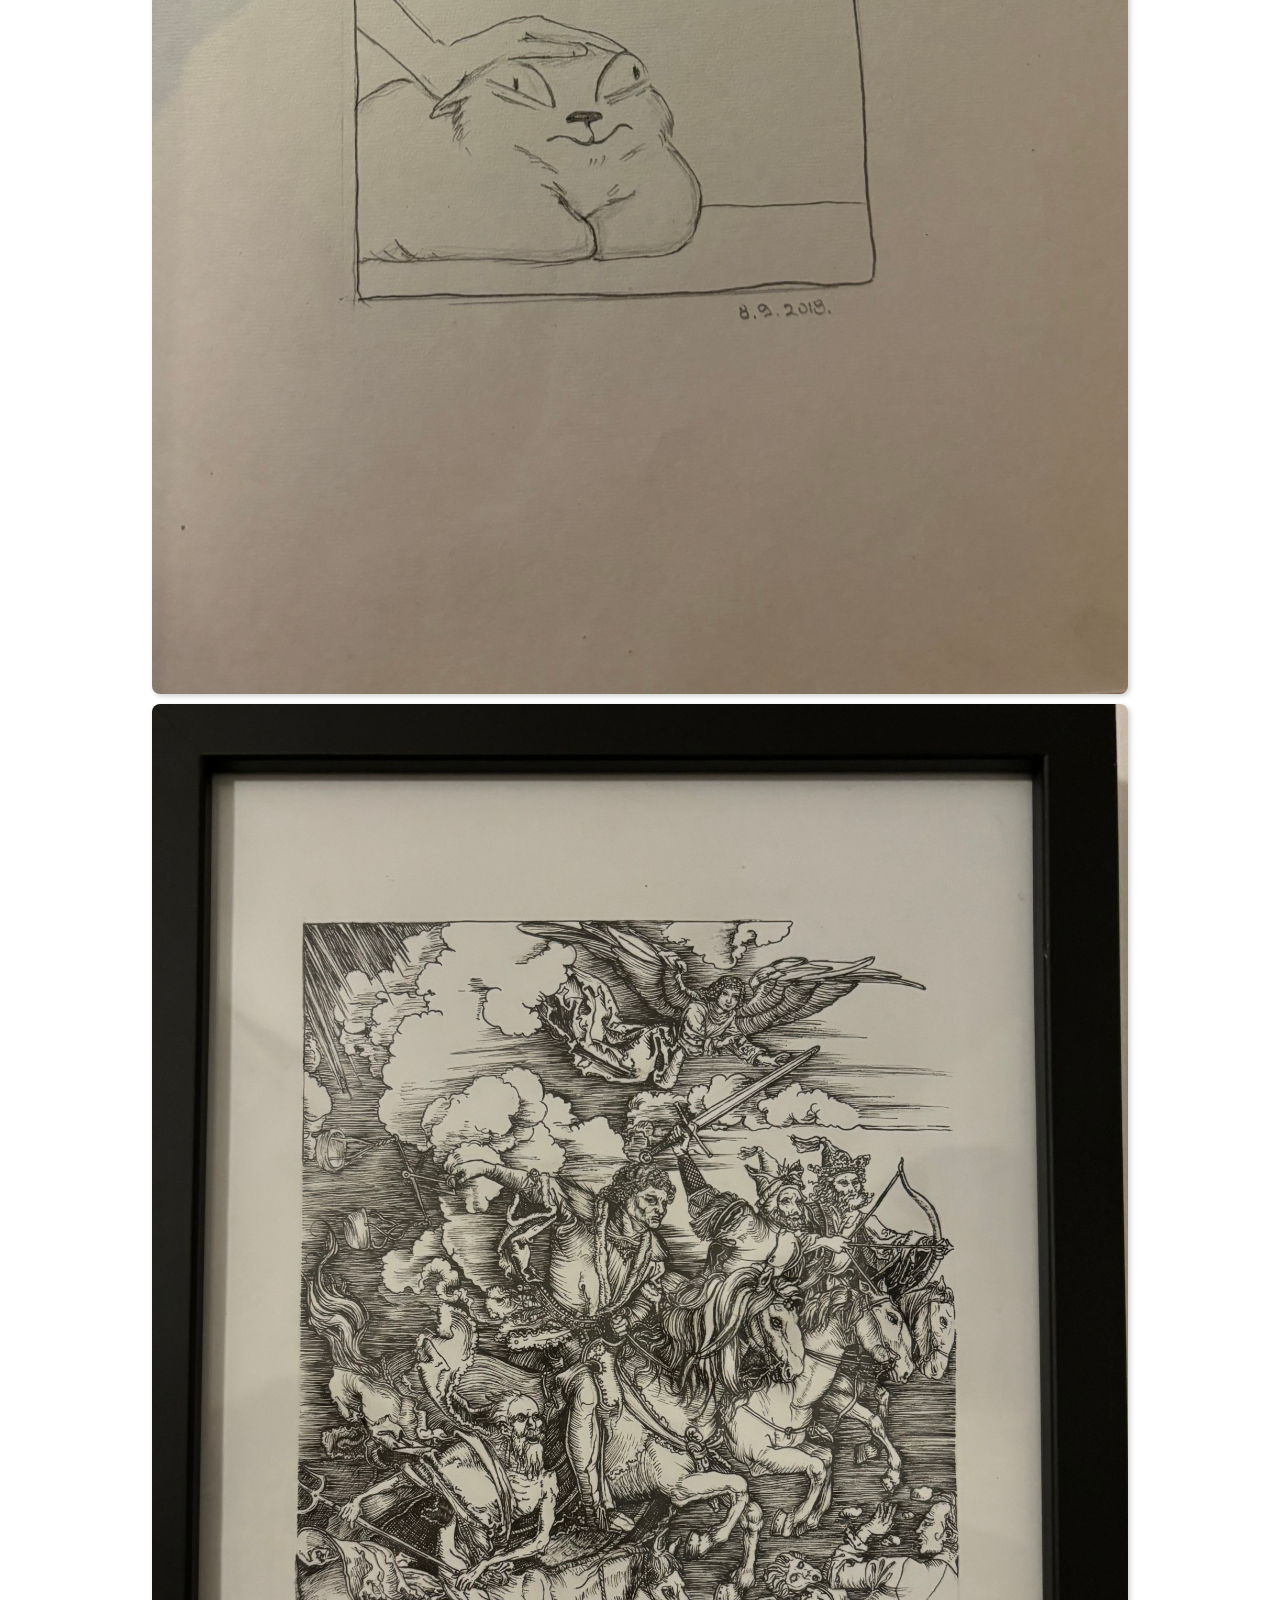
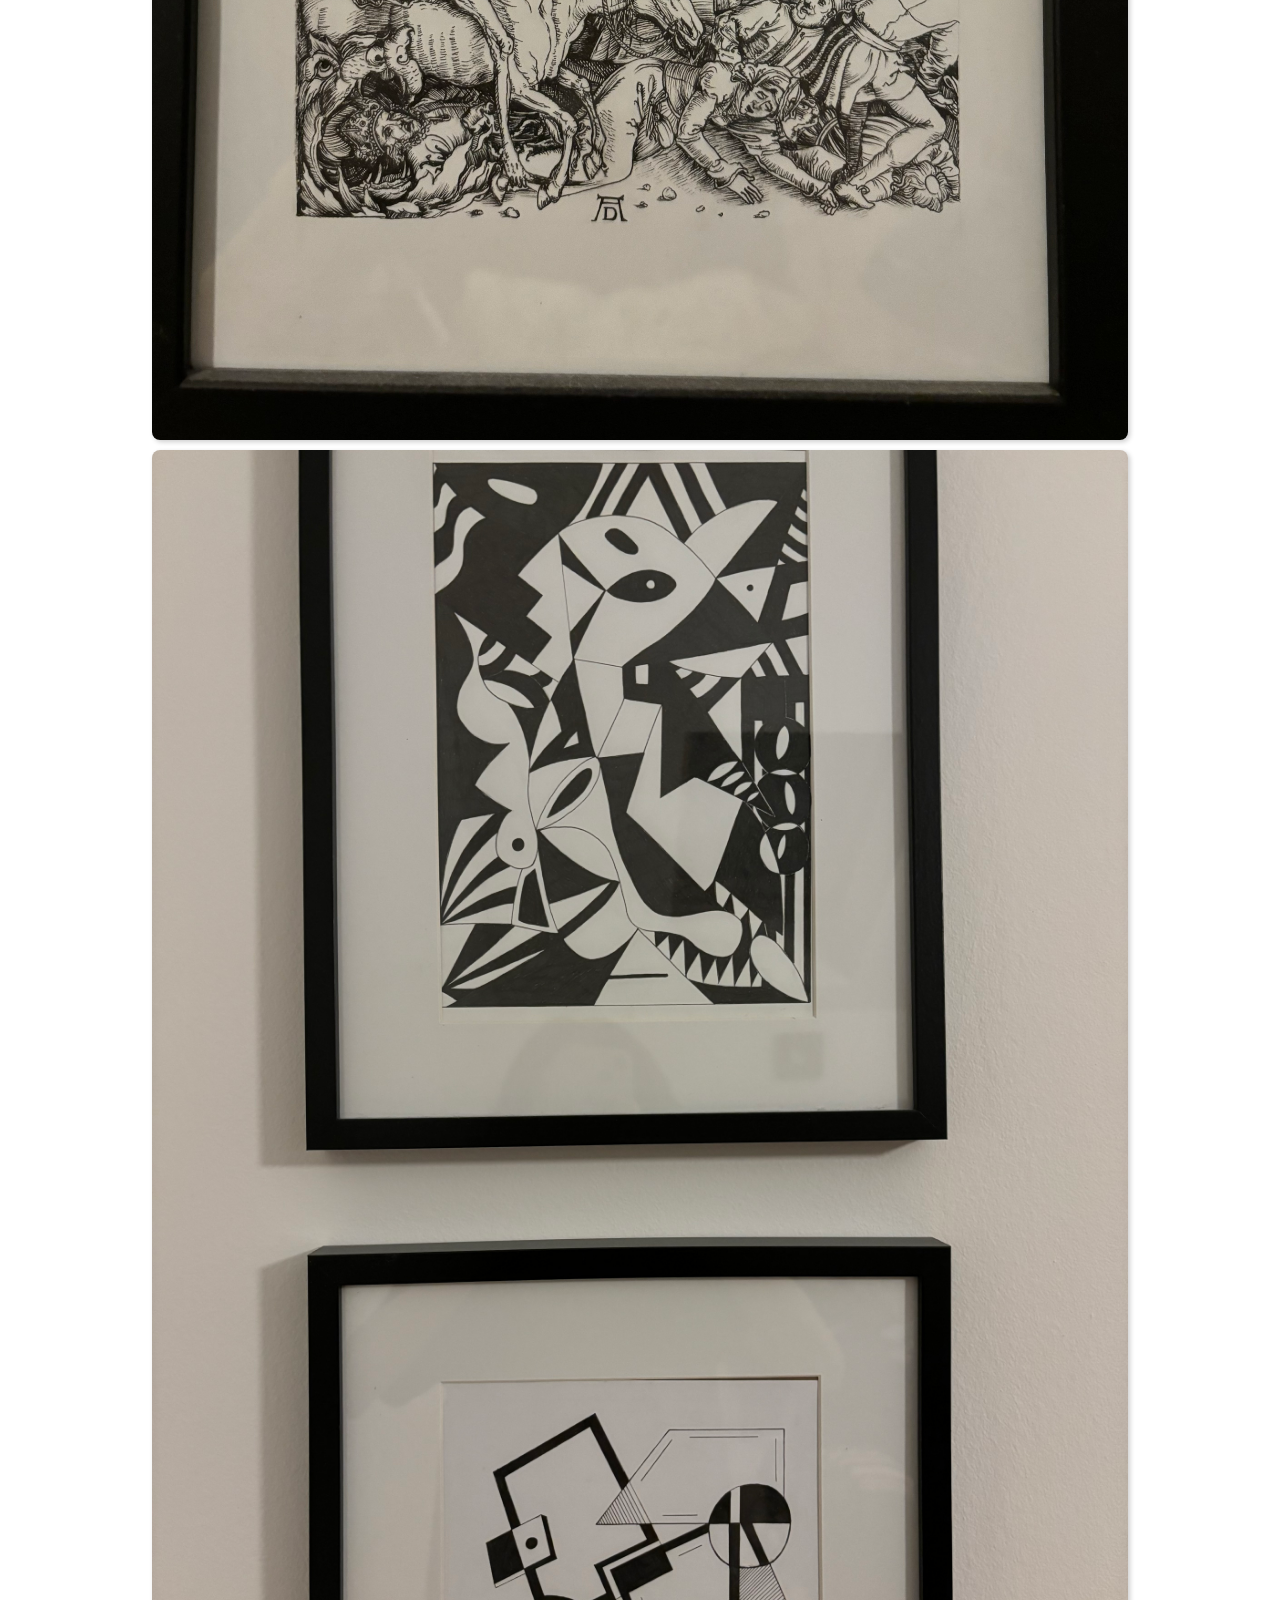
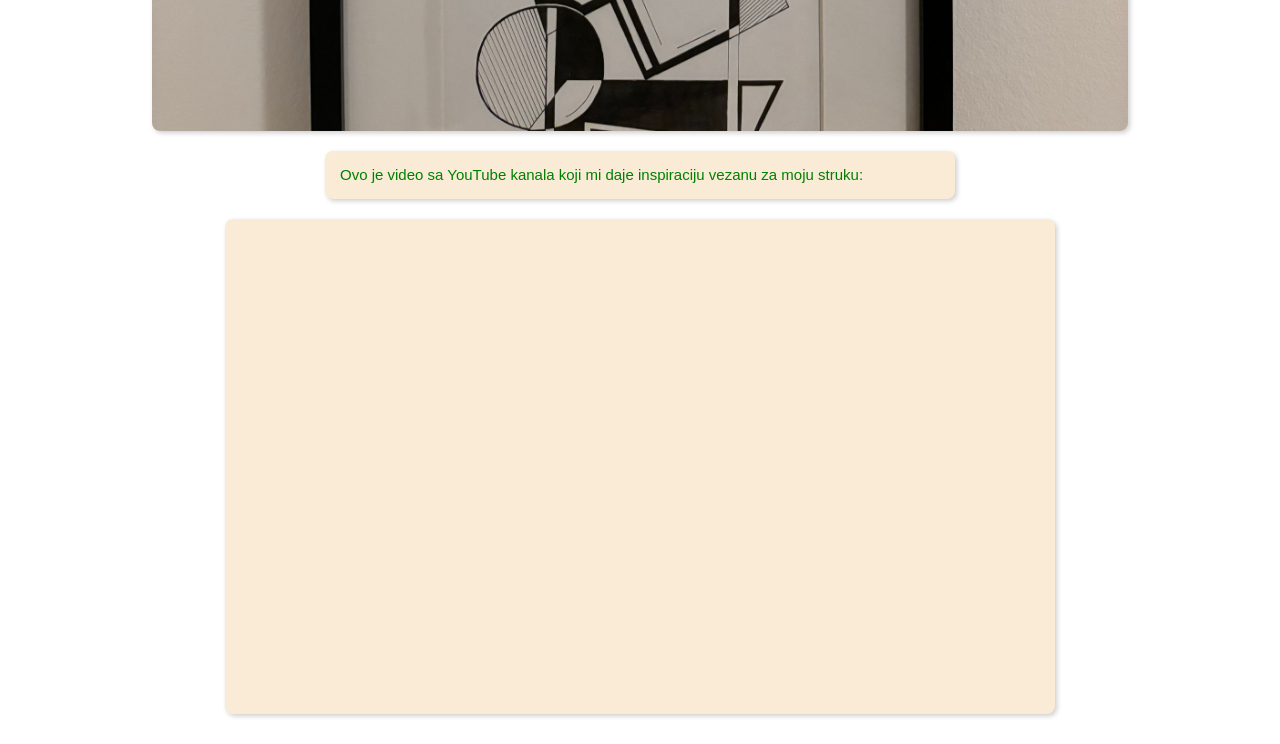
==== commit d13cdace: "Update o_meni.html" ====
--- a/o_meni.html
+++ b/o_meni.html
@@ -13,7 +13,7 @@
             <li><a href="vjezbe.html">Vježbe</a></li>
         </ul>
     </nav>
-    <a class="home-link" href="index2.html"> < Početna stranica</a>
+    <a class="home-link" href="index.html"> < Početna stranica</a>
     <p>Zovem se Pia, imam 21 godinu. Rođena sam u Zagrebu, gdje i živim.
         Studentica sam prve godine na Grafičkom fakultetu.
         Prije toga, dvije godine sam studirala Geološko inženjerstvo na RGN-u, ali sam shvatila da to nije za mene te sam se odlučila prebaciti jer mi je to struka još iz srednje škole.
@@ -36,4 +36,4 @@
         <iframe src="https://www.youtube.com/embed/XuuDOyGkZAA" frameborder="0" allow="accelerometer; autoplay; clipboard-write; encrypted-media; gyroscope; picture-in-picture" allowfullscreen></iframe>
     </div>
 </body>
-</html>+</html>
--- a/stil.css
+++ b/stil.css
@@ -6,7 +6,7 @@
 }
 
 body {
-    font-family: Arial, sans-serif;
+    font-family: "CabinSketch", sans-serif;
     margin: 30px;
     background-image: url("slikee/pozadinska_slika.jpg");
     background-size: cover;
@@ -161,4 +161,4 @@
     text-decoration: none;
     display: block;
     padding: 10px;
-}+}
